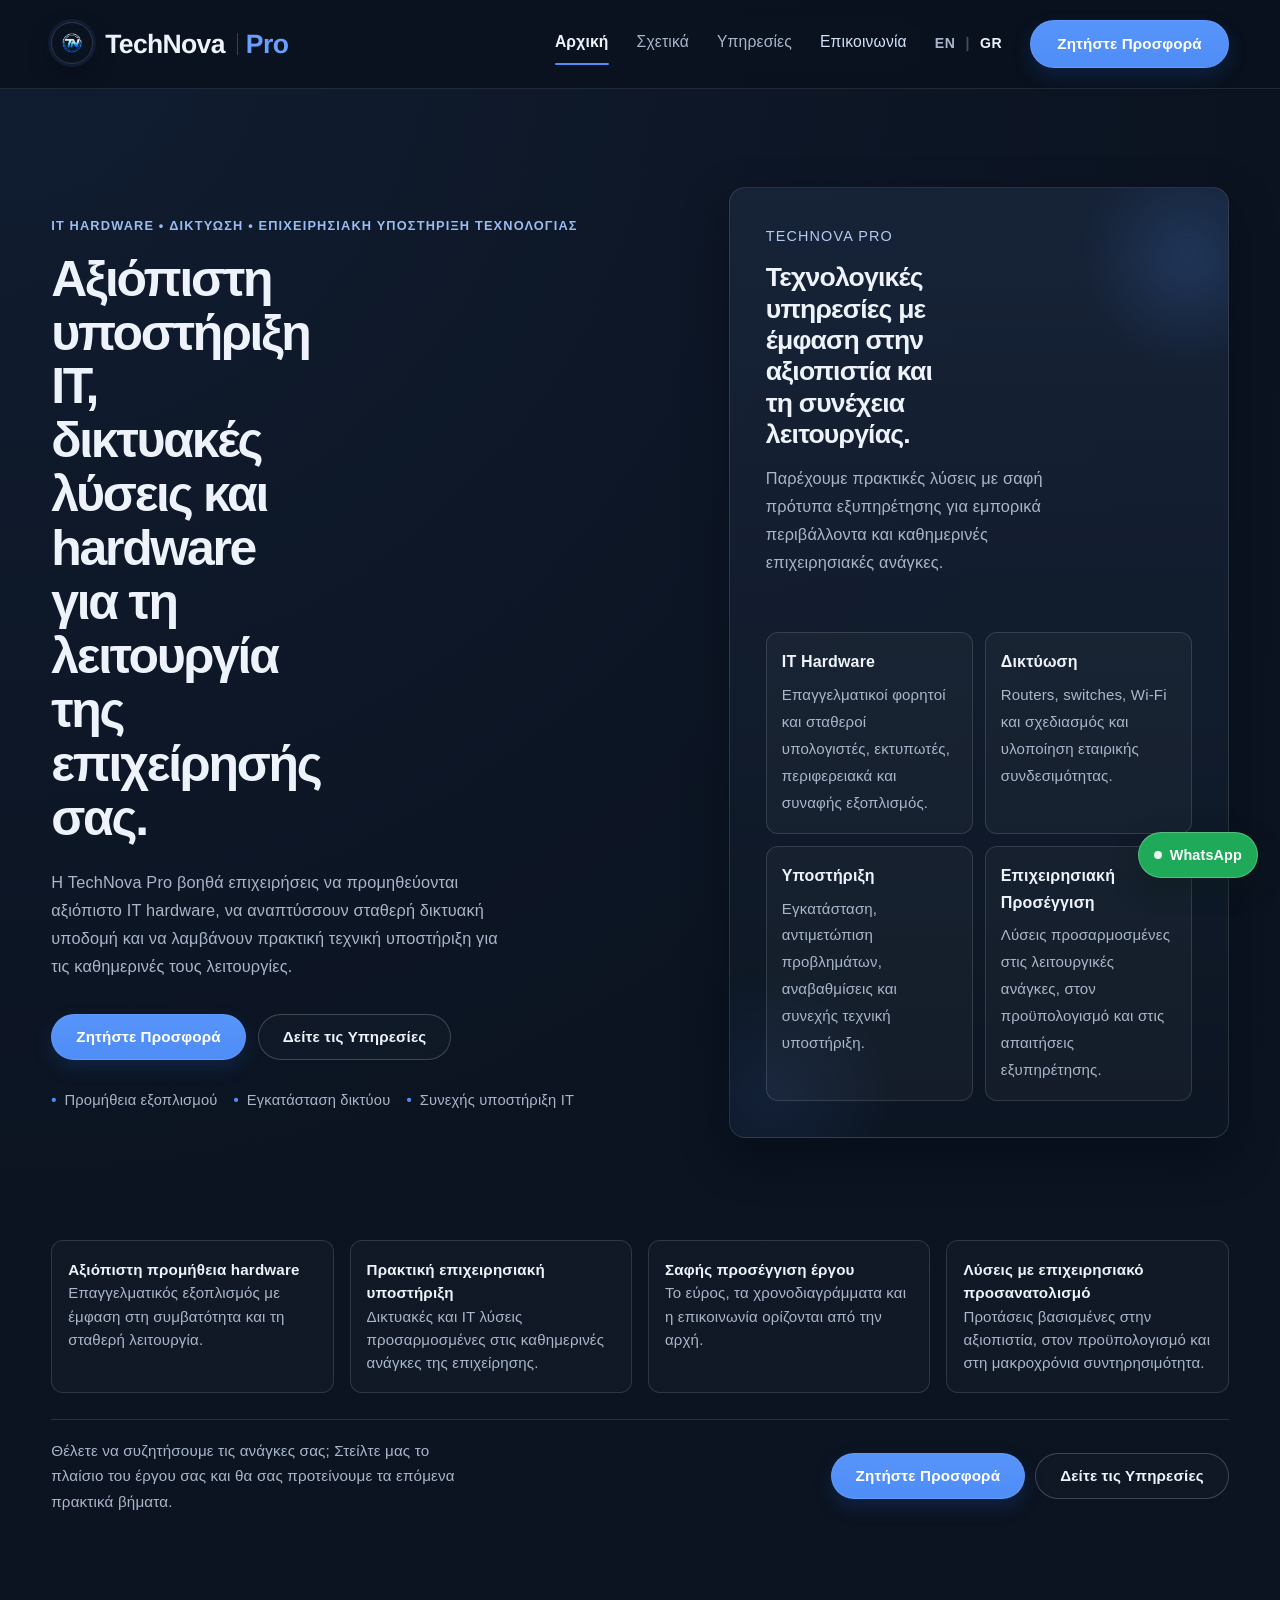
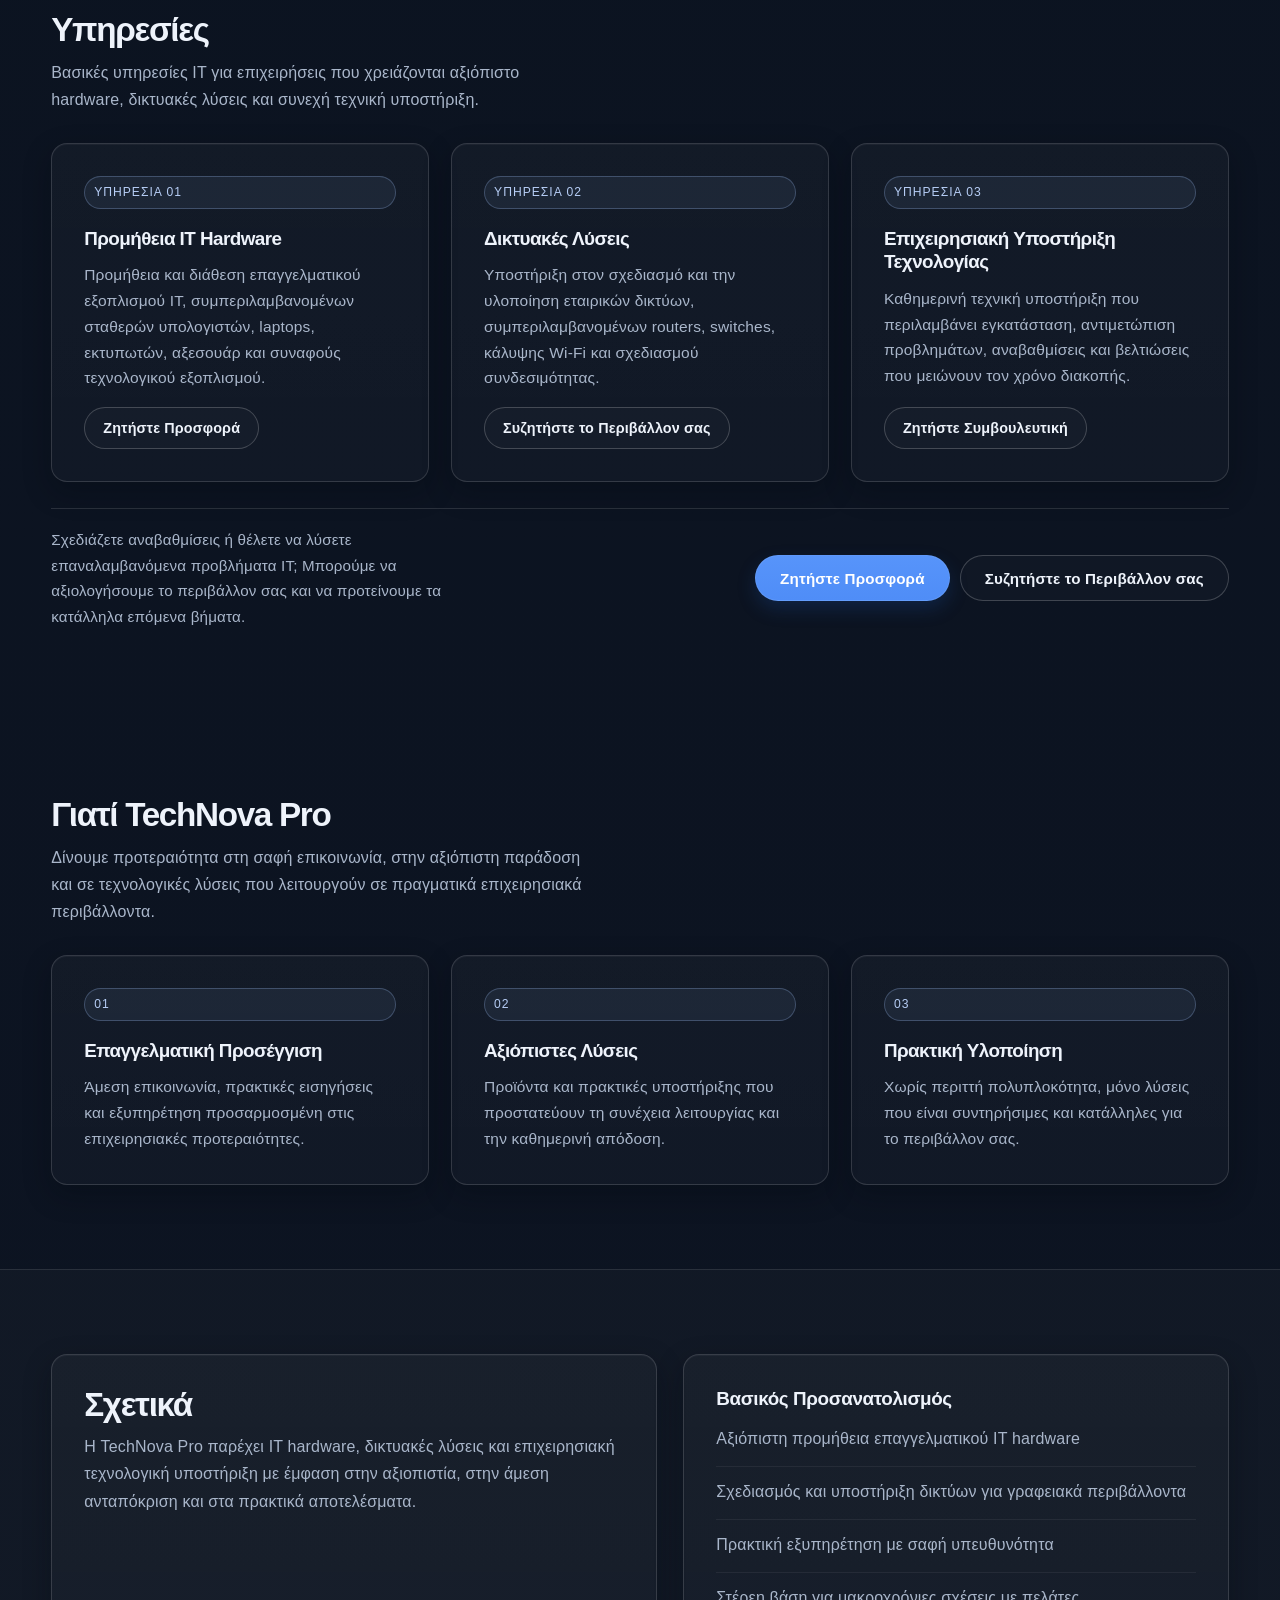
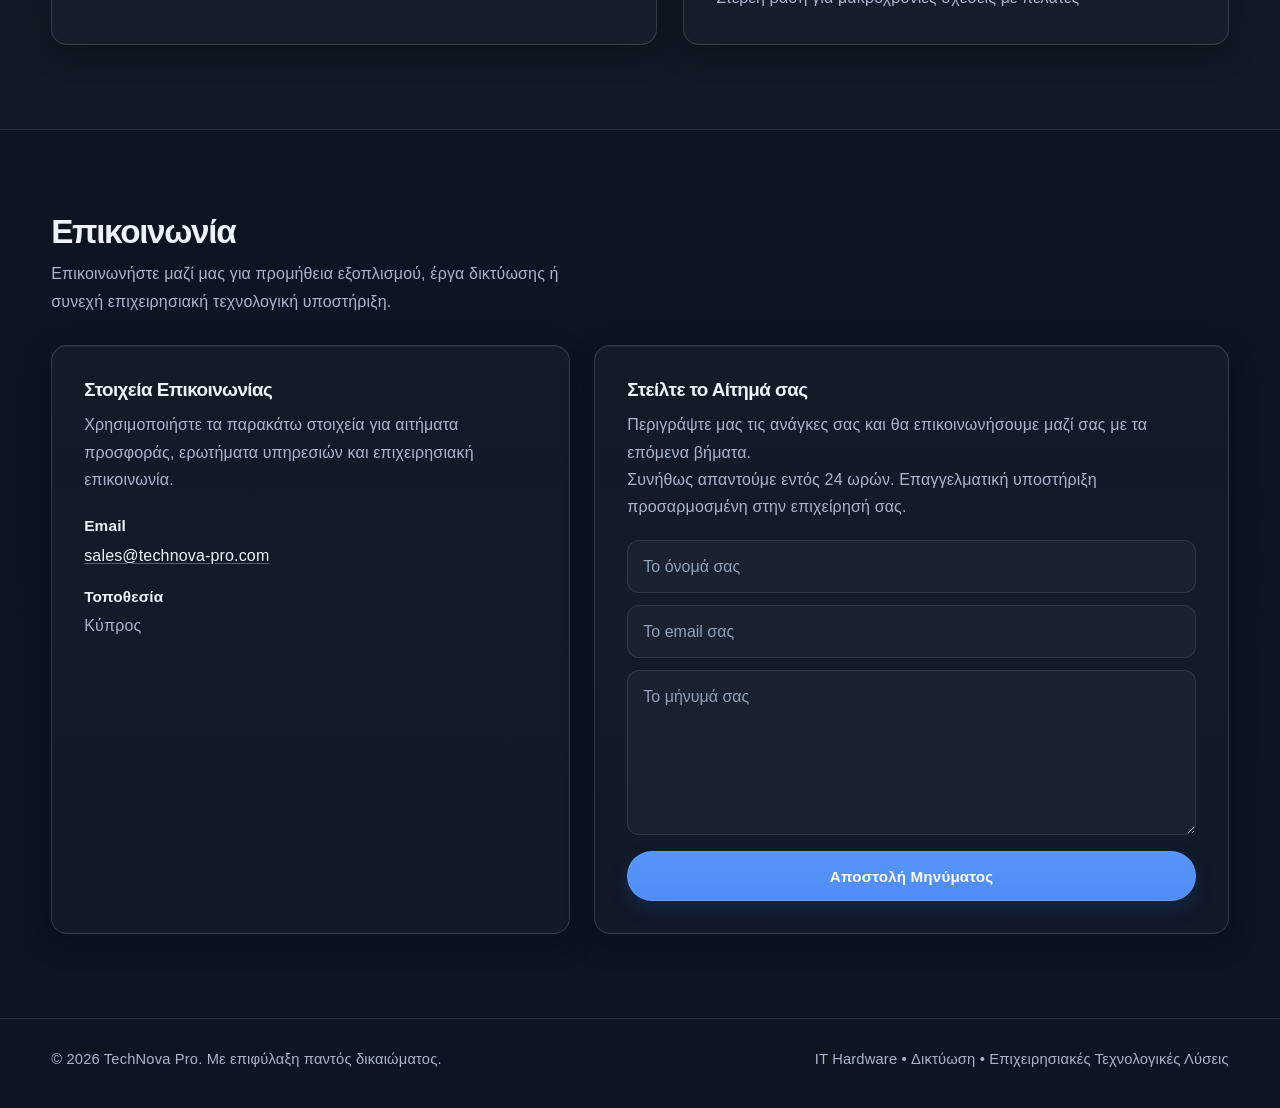
==== gr/index.html @ eac0d535 "Add Greek-language versions of the main site pages" ====
<!doctype html>
<html lang="el">
  <head>
    <meta charset="UTF-8" />
    <meta name="viewport" content="width=device-width, initial-scale=1.0" />
    <title>Υποστήριξη IT, Δικτύωση & Λύσεις Hardware | TechNova Pro</title>
    <meta
      name="description"
      content="Η TechNova Pro προσφέρει επαγγελματική υποστήριξη IT, προμήθεια hardware και αξιόπιστες δικτυακές λύσεις για την καθημερινή λειτουργία επιχειρήσεων."
    />
    <meta name="theme-color" content="#0d1422" />
    <link rel="canonical" href="https://technova-pro.com/gr/" />
    <link rel="alternate" hreflang="el" href="https://technova-pro.com/gr/" />
    <link rel="alternate" hreflang="en" href="https://technova-pro.com/" />
    <link rel="icon" type="image/png" href="/favicon-32x32.png" />
    <link rel="manifest" href="/site.webmanifest" />
    <meta property="og:type" content="website" />
    <meta property="og:title" content="Υποστήριξη IT, Δικτύωση & Λύσεις Hardware | TechNova Pro" />
    <meta
      property="og:description"
      content="Η TechNova Pro προσφέρει επαγγελματική υποστήριξη IT, προμήθεια hardware και αξιόπιστες δικτυακές λύσεις για την καθημερινή λειτουργία επιχειρήσεων."
    />
    <meta property="og:url" content="https://technova-pro.com/gr/" />
    <meta property="og:image" content="https://technova-pro.com/assets/logo-mark.png" />
    <meta property="og:site_name" content="TechNova Pro" />
    <meta name="twitter:card" content="summary" />
    <meta name="twitter:title" content="Υποστήριξη IT, Δικτύωση & Λύσεις Hardware | TechNova Pro" />
    <meta
      name="twitter:description"
      content="Η TechNova Pro προσφέρει επαγγελματική υποστήριξη IT, προμήθεια hardware και αξιόπιστες δικτυακές λύσεις για την καθημερινή λειτουργία επιχειρήσεων."
    />
    <meta name="twitter:image" content="https://technova-pro.com/assets/logo-mark.png" />
    <script type="application/ld+json">
      {
        "@context": "https://schema.org",
        "@type": "Organization",
        "name": "TechNova Pro",
        "url": "https://technova-pro.com/gr/",
        "logo": "https://technova-pro.com/assets/logo-mark.png"
      }
    </script>
    <script async src="https://www.googletagmanager.com/gtag/js?id=G-CLG16D0WDW"></script>
    <script>
      window.dataLayer = window.dataLayer || [];
      function gtag(){dataLayer.push(arguments);}
      gtag('js', new Date());
      gtag('config', 'G-CLG16D0WDW');
    </script>
    <link rel="preload" href="/style.css" as="style" />
    <link rel="stylesheet" href="/style.css" />
  </head>
  <body>
    <header class="site-header">
      <div class="container nav">
        <a href="index.html" class="brand">
          <img src="/assets/logo-mark.png" alt="Λογότυπο TechNova Pro" class="brand-logo" />
          TechNova <span>Pro</span>
        </a>

        <div class="nav-right">
          <nav class="nav-links" aria-label="Κύρια πλοήγηση">
            <a href="index.html" aria-current="page">Αρχική</a>
            <a href="about.html">Σχετικά</a>
            <a href="services.html">Υπηρεσίες</a>
            <a href="contact.html" class="nav-contact-link">Επικοινωνία</a>
          </nav>
          <div class="lang-switcher" aria-label="Εναλλαγή γλώσσας">
            <a href="/">EN</a>
            <span>|</span>
            <a href="index.html" aria-current="true">GR</a>
          </div>
          <a href="#contact" class="btn">Ζητήστε Προσφορά</a>
        </div>
      </div>
    </header>

    <main>
      <section class="hero" id="home">
        <div class="container hero-grid">
          <div>
            <div class="hero-label">
              IT Hardware &bull; Δικτύωση &bull; Επιχειρησιακή Υποστήριξη Τεχνολογίας
            </div>
            <h1>
              Αξιόπιστη υποστήριξη IT, δικτυακές λύσεις και hardware για τη λειτουργία της επιχείρησής σας.
            </h1>
            <p>
              Η TechNova Pro βοηθά επιχειρήσεις να προμηθεύονται αξιόπιστο IT
              hardware, να αναπτύσσουν σταθερή δικτυακή υποδομή και να
              λαμβάνουν πρακτική τεχνική υποστήριξη για τις καθημερινές τους
              λειτουργίες.
            </p>

            <div class="hero-actions">
              <a href="#contact" class="btn">Ζητήστε Προσφορά</a>
              <a href="services.html" class="btn-outline">Δείτε τις Υπηρεσίες</a>
            </div>

            <div class="hero-notes">
              <span>Προμήθεια εξοπλισμού</span>
              <span>Εγκατάσταση δικτύου</span>
              <span>Συνεχής υποστήριξη IT</span>
            </div>
          </div>

          <aside class="hero-panel">
            <div class="panel-top">
              <div class="panel-kicker">TechNova Pro</div>
              <h3>Τεχνολογικές υπηρεσίες με έμφαση στην αξιοπιστία και τη συνέχεια λειτουργίας.</h3>
              <p>
                Παρέχουμε πρακτικές λύσεις με σαφή πρότυπα εξυπηρέτησης για
                εμπορικά περιβάλλοντα και καθημερινές επιχειρησιακές ανάγκες.
              </p>
            </div>

            <div class="panel-bottom">
              <div class="panel-grid">
                <div class="mini-card">
                  <strong>IT Hardware</strong>
                  <span
                    >Επαγγελματικοί φορητοί και σταθεροί υπολογιστές,
                    εκτυπωτές, περιφερειακά και συναφής εξοπλισμός.</span
                  >
                </div>
                <div class="mini-card">
                  <strong>Δικτύωση</strong>
                  <span
                    >Routers, switches, Wi-Fi και σχεδιασμός και υλοποίηση
                    εταιρικής συνδεσιμότητας.</span
                  >
                </div>
                <div class="mini-card">
                  <strong>Υποστήριξη</strong>
                  <span
                    >Εγκατάσταση, αντιμετώπιση προβλημάτων, αναβαθμίσεις και
                    συνεχής τεχνική υποστήριξη.</span
                  >
                </div>
                <div class="mini-card">
                  <strong>Επιχειρησιακή Προσέγγιση</strong>
                  <span
                    >Λύσεις προσαρμοσμένες στις λειτουργικές ανάγκες, στον
                    προϋπολογισμό και στις απαιτήσεις εξυπηρέτησης.</span
                  >
                </div>
              </div>
            </div>
          </aside>
        </div>
      </section>

      <section class="credibility">
        <div class="container">
          <h2 class="visually-hidden">Σημεία Αξιοπιστίας</h2>
          <div class="trust-grid">
            <div class="trust-item">
              <strong>Αξιόπιστη προμήθεια hardware</strong><br />
              Επαγγελματικός εξοπλισμός με έμφαση στη συμβατότητα και τη σταθερή λειτουργία.
            </div>
            <div class="trust-item">
              <strong>Πρακτική επιχειρησιακή υποστήριξη</strong><br />
              Δικτυακές και IT λύσεις προσαρμοσμένες στις καθημερινές ανάγκες της επιχείρησης.
            </div>
            <div class="trust-item">
              <strong>Σαφής προσέγγιση έργου</strong><br />
              Το εύρος, τα χρονοδιαγράμματα και η επικοινωνία ορίζονται από την αρχή.
            </div>
            <div class="trust-item">
              <strong>Λύσεις με επιχειρησιακό προσανατολισμό</strong><br />
              Προτάσεις βασισμένες στην αξιοπιστία, στον προϋπολογισμό και στη μακροχρόνια συντηρησιμότητα.
            </div>
          </div>
          <div class="section-cta">
            <p>
              Θέλετε να συζητήσουμε τις ανάγκες σας; Στείλτε μας το πλαίσιο του
              έργου σας και θα σας προτείνουμε τα επόμενα πρακτικά βήματα.
            </p>
            <div class="section-cta-actions">
              <a href="#contact" class="btn">Ζητήστε Προσφορά</a>
              <a href="services.html" class="btn-outline">Δείτε τις Υπηρεσίες</a>
            </div>
          </div>
        </div>
      </section>

      <section id="services">
        <div class="container">
          <div class="section-head">
            <div>
              <h2>Υπηρεσίες</h2>
              <p>
                Βασικές υπηρεσίες IT για επιχειρήσεις που χρειάζονται αξιόπιστο
                hardware, δικτυακές λύσεις και συνεχή τεχνική υποστήριξη.
              </p>
            </div>
          </div>

          <div class="services-grid">
            <article class="card">
              <div class="card-tag">Υπηρεσία 01</div>
              <h3>Προμήθεια IT Hardware</h3>
              <p>
                Προμήθεια και διάθεση επαγγελματικού εξοπλισμού IT,
                συμπεριλαμβανομένων σταθερών υπολογιστών, laptops,
                εκτυπωτών, αξεσουάρ και συναφούς τεχνολογικού εξοπλισμού.
              </p>
              <div class="card-cta">
                <a href="#contact" class="btn-outline">Ζητήστε Προσφορά</a>
              </div>
            </article>

            <article class="card">
              <div class="card-tag">Υπηρεσία 02</div>
              <h3>Δικτυακές Λύσεις</h3>
              <p>
                Υποστήριξη στον σχεδιασμό και την υλοποίηση εταιρικών δικτύων,
                συμπεριλαμβανομένων routers, switches, κάλυψης Wi-Fi και
                σχεδιασμού συνδεσιμότητας.
              </p>
              <div class="card-cta">
                <a href="contact.html" class="btn-outline">Συζητήστε το Περιβάλλον σας</a>
              </div>
            </article>

            <article class="card">
              <div class="card-tag">Υπηρεσία 03</div>
              <h3>Επιχειρησιακή Υποστήριξη Τεχνολογίας</h3>
              <p>
                Καθημερινή τεχνική υποστήριξη που περιλαμβάνει εγκατάσταση,
                αντιμετώπιση προβλημάτων, αναβαθμίσεις και βελτιώσεις που
                μειώνουν τον χρόνο διακοπής.
              </p>
              <div class="card-cta">
                <a href="contact.html" class="btn-outline">Ζητήστε Συμβουλευτική</a>
              </div>
            </article>
          </div>

          <div class="section-cta">
            <p>
              Σχεδιάζετε αναβαθμίσεις ή θέλετε να λύσετε επαναλαμβανόμενα
              προβλήματα IT; Μπορούμε να αξιολογήσουμε το περιβάλλον σας και
              να προτείνουμε τα κατάλληλα επόμενα βήματα.
            </p>
            <div class="section-cta-actions">
              <a href="#contact" class="btn">Ζητήστε Προσφορά</a>
              <a href="#contact" class="btn-outline">Συζητήστε το Περιβάλλον σας</a>
            </div>
          </div>
        </div>
      </section>

      <section>
        <div class="container">
          <div class="section-head">
            <div>
              <h2>Γιατί TechNova Pro</h2>
              <p>
                Δίνουμε προτεραιότητα στη σαφή επικοινωνία, στην αξιόπιστη
                παράδοση και σε τεχνολογικές λύσεις που λειτουργούν σε πραγματικά
                επιχειρησιακά περιβάλλοντα.
              </p>
            </div>
          </div>

          <div class="why-grid">
            <article class="card">
              <div class="card-tag">01</div>
              <h3>Επαγγελματική Προσέγγιση</h3>
              <p>
                Άμεση επικοινωνία, πρακτικές εισηγήσεις και εξυπηρέτηση
                προσαρμοσμένη στις επιχειρησιακές προτεραιότητες.
              </p>
            </article>

            <article class="card">
              <div class="card-tag">02</div>
              <h3>Αξιόπιστες Λύσεις</h3>
              <p>
                Προϊόντα και πρακτικές υποστήριξης που προστατεύουν τη
                συνέχεια λειτουργίας και την καθημερινή απόδοση.
              </p>
            </article>

            <article class="card">
              <div class="card-tag">03</div>
              <h3>Πρακτική Υλοποίηση</h3>
              <p>
                Χωρίς περιττή πολυπλοκότητα, μόνο λύσεις που είναι
                συντηρήσιμες και κατάλληλες για το περιβάλλον σας.
              </p>
            </article>
          </div>
        </div>
      </section>

      <section class="about" id="about">
        <div class="container about-grid">
          <div class="about-panel">
            <div class="section-head block">
              <h2>Σχετικά</h2>
              <p>
                Η TechNova Pro παρέχει IT hardware, δικτυακές λύσεις και
                επιχειρησιακή τεχνολογική υποστήριξη με έμφαση στην
                αξιοπιστία, στην άμεση ανταπόκριση και στα πρακτικά
                αποτελέσματα.
              </p>
            </div>
          </div>

          <div class="about-panel">
            <h3 class="panel-title">Βασικός Προσανατολισμός</h3>
            <ul class="about-list">
              <li>Αξιόπιστη προμήθεια επαγγελματικού IT hardware</li>
              <li>Σχεδιασμός και υποστήριξη δικτύων για γραφειακά περιβάλλοντα</li>
              <li>Πρακτική εξυπηρέτηση με σαφή υπευθυνότητα</li>
              <li>Στέρεη βάση για μακροχρόνιες σχέσεις με πελάτες</li>
            </ul>
          </div>
        </div>
      </section>

      <section id="contact">
        <div class="container">
          <div class="section-head">
            <div>
              <h2>Επικοινωνία</h2>
              <p>
                Επικοινωνήστε μαζί μας για προμήθεια εξοπλισμού, έργα
                δικτύωσης ή συνεχή επιχειρησιακή τεχνολογική υποστήριξη.
              </p>
            </div>
          </div>

          <div class="contact-grid">
            <div class="contact-card">
              <h3 class="panel-title">Στοιχεία Επικοινωνίας</h3>
              <p class="text-muted">
                Χρησιμοποιήστε τα παρακάτω στοιχεία για αιτήματα προσφοράς,
                ερωτήματα υπηρεσιών και επιχειρησιακή επικοινωνία.
              </p>

              <div class="contact-block">
                <div>
                  <strong>Email</strong>
                  <span>
                    <a href="mailto:sales@technova-pro.com"
                      >sales@technova-pro.com</a
                    >
                  </span>
                </div>
                <div>
                  <strong>Τοποθεσία</strong>
                  <span>Κύπρος</span>
                </div>
              </div>
            </div>

            <div class="form-card">
              <h3 class="panel-title">Στείλτε το Αίτημά σας</h3>
              <p class="text-muted">
                Περιγράψτε μας τις ανάγκες σας και θα επικοινωνήσουμε μαζί σας
                με τα επόμενα βήματα.
              </p>
              <p class="text-muted">
                Συνήθως απαντούμε εντός 24 ωρών. Επαγγελματική υποστήριξη
                προσαρμοσμένη στην επιχείρησή σας.
              </p>

              <form
                id="contact-form"
                name="contact"
                method="POST"
                action="/"
                netlify="true"
                data-netlify="true"
                data-netlify-honeypot="bot-field"
              >
                <input type="hidden" name="form-name" value="contact" />
                <p hidden>
                  <label>
                    Μην συμπληρώσετε αυτό το πεδίο αν είστε άνθρωπος:
                    <input name="bot-field" />
                  </label>
                </p>

                <input
                  type="text"
                  name="name"
                  placeholder="Το όνομά σας"
                  autocomplete="name"
                  aria-label="Το όνομά σας"
                  required
                />

                <input
                  type="email"
                  name="email"
                  placeholder="Το email σας"
                  autocomplete="email"
                  aria-label="Το email σας"
                  required
                />

                <textarea
                  name="message"
                  placeholder="Το μήνυμά σας"
                  aria-label="Το μήνυμά σας"
                  required
                ></textarea>

                <button type="submit" class="btn">Αποστολή Μηνύματος</button>

                <p
                  id="contact-success"
                  class="form-status form-status-success"
                  hidden
                  role="status"
                  aria-live="polite"
                  tabindex="-1"
                >
                  Ευχαριστούμε. Το αίτημά σας στάλθηκε με επιτυχία.
                </p>

                <p
                  id="contact-error"
                  class="form-status form-status-error"
                  hidden
                  role="alert"
                  aria-live="polite"
                  tabindex="-1"
                >
                  Παρουσιάστηκε κάποιο πρόβλημα. Παρακαλούμε δοκιμάστε ξανά.
                </p>
              </form>
            </div>
          </div>
        </div>
      </section>
    </main>

    <footer class="site-footer">
      <div class="container footer-row">
        <p>&copy; 2026 TechNova Pro. Με επιφύλαξη παντός δικαιώματος.</p>
        <p>IT Hardware &bull; Δικτύωση &bull; Επιχειρησιακές Τεχνολογικές Λύσεις</p>
      </div>
    </footer>

    <a
      class="whatsapp-float"
      href="https://wa.me/35799123456?text=%CE%93%CE%B5%CE%B9%CE%B1%20%CF%83%CE%B1%CF%82%2C%20%CE%B8%CE%B1%20%CE%AE%CE%B8%CE%B5%CE%BB%CE%B1%20%CE%BD%CE%B1%20%CF%83%CF%85%CE%B6%CE%B7%CF%84%CE%AE%CF%83%CF%89%20%CE%B3%CE%B9%CE%B1%20%CF%84%CE%B9%CF%82%20%CF%85%CF%80%CE%B7%CF%81%CE%B5%CF%83%CE%AF%CE%B5%CF%82%20%CF%83%CE%B1%CF%82."
      target="_blank"
      rel="noopener noreferrer"
      aria-label="Επικοινωνήστε με την TechNova Pro στο WhatsApp"
    >
      <span class="whatsapp-float__dot" aria-hidden="true"></span>
      <span class="whatsapp-float__label">WhatsApp</span>
    </a>

    <script>
      (function () {
        var form = document.getElementById("contact-form");
        var success = document.getElementById("contact-success");
        var error = document.getElementById("contact-error");
        var submitButton = form ? form.querySelector('button[type="submit"]') : null;
        var defaultButtonText = submitButton ? submitButton.textContent : "";

        if (!form || !success || !error || !submitButton) return;

        function encode(formData) {
          return Array.from(formData.entries())
            .map(function (entry) {
              return (
                encodeURIComponent(entry[0]) +
                "=" +
                encodeURIComponent(entry[1])
              );
            })
            .join("&");
        }

        function setStatus(activeMessage) {
          success.hidden = activeMessage !== success;
          error.hidden = activeMessage !== error;

          if (activeMessage) {
            activeMessage.focus();
          }
        }

        form.addEventListener("input", function () {
          setStatus(null);
        });

        form.addEventListener("submit", function (event) {
          event.preventDefault();
          setStatus(null);
          submitButton.disabled = true;
          submitButton.setAttribute("aria-disabled", "true");
          submitButton.textContent = "Αποστολή...";
          submitButton.setAttribute("aria-busy", "true");

          var formData = new FormData(form);

          fetch("/", {
            method: "POST",
            headers: {
              "Content-Type": "application/x-www-form-urlencoded",
            },
            body: encode(formData),
          })
            .then(function (response) {
              if (!response.ok) throw new Error("Request failed");
              form.reset();
              setStatus(success);
            })
            .catch(function () {
              setStatus(error);
            })
            .finally(function () {
              submitButton.disabled = false;
              submitButton.removeAttribute("aria-disabled");
              submitButton.textContent = defaultButtonText;
              submitButton.removeAttribute("aria-busy");
            });
        });
      })();
    </script>
  </body>
</html>
---- style.css ----
:root {
  --bg: #0d1422;
  --panel: #121c2d;
  --panel-2: #162235;
  --line: rgba(255, 255, 255, 0.1);
  --text: #eef3fb;
  --muted: #a9b6ca;
  --accent: #4f8df7;
  --accent-dark: #3d77dc;
  --max-width: 1180px;
  --radius: 16px;
  --soft-shadow: 0 10px 28px rgba(3, 8, 16, 0.32);
  --panel-shadow: 0 18px 46px rgba(2, 8, 20, 0.42);
  --card-bg: rgba(255, 255, 255, 0.03);
  --card-bg-soft: rgba(255, 255, 255, 0.024);
  --card-border: rgba(255, 255, 255, 0.14);
}

* {
  box-sizing: border-box;
  margin: 0;
  padding: 0;
}

html {
  scroll-behavior: smooth;
}

body {
  font-family: Inter, "Segoe UI", Roboto, Helvetica, Arial, sans-serif;
  background:
    radial-gradient(
      circle at top left,
      rgba(79, 141, 247, 0.08),
      transparent 28%
    ),
    linear-gradient(180deg, #0b1320 0%, #0d1422 100%);
  color: var(--text);
  line-height: 1.68;
  letter-spacing: 0.01em;
}

a {
  color: inherit;
  text-decoration: none;
}

.visually-hidden {
  position: absolute;
  width: 1px;
  height: 1px;
  padding: 0;
  margin: -1px;
  overflow: hidden;
  clip: rect(0, 0, 0, 0);
  white-space: nowrap;
  border: 0;
}

.container {
  width: min(92%, var(--max-width));
  margin: 0 auto;
}

.site-header {
  position: sticky;
  top: 0;
  z-index: 20;
  background: rgba(10, 18, 31, 0.92);
  backdrop-filter: blur(10px);
  border-bottom: 1px solid var(--line);
}

.nav {
  display: flex;
  align-items: center;
  justify-content: space-between;
  padding: 20px 0;
  gap: 24px;
}

.brand {
  display: inline-flex;
  align-items: center;
  gap: 12px;
  font-size: 1.66rem;
  font-weight: 700;
  letter-spacing: -0.025em;
  line-height: 1;
  color: #eef3fb;
  text-rendering: geometricPrecision;
}

.brand-logo {
  width: 42px;
  height: 42px;
  border-radius: 50%;
  object-fit: cover;
  flex-shrink: 0;
  display: block;
  transform: translateY(-1px);
  border: 1px solid rgba(255, 255, 255, 0.16);
  box-shadow:
    0 0 0 3px rgba(79, 141, 247, 0.1),
    0 10px 22px rgba(4, 10, 20, 0.42);
}

.brand span {
  color: #69a0ff;
  font-weight: 700;
  letter-spacing: -0.02em;
}

.brand span::before {
  content: "";
  display: inline-block;
  width: 1px;
  height: 0.82em;
  margin-right: 8px;
  background: rgba(255, 255, 255, 0.2);
  transform: translateY(0.08em);
}

.nav-right {
  display: flex;
  align-items: center;
  gap: 28px;
}

.lang-switcher {
  display: inline-flex;
  align-items: center;
  gap: 10px;
  color: var(--muted);
  font-size: 0.88rem;
  font-weight: 600;
  letter-spacing: 0.04em;
  text-transform: uppercase;
}

.lang-switcher a {
  color: var(--muted);
  transition: color 0.18s ease;
}

.lang-switcher a:hover,
.lang-switcher a[aria-current="true"] {
  color: var(--text);
}

.lang-switcher span {
  color: rgba(255, 255, 255, 0.26);
}

.nav-links {
  display: flex;
  gap: 28px;
  color: var(--muted);
  font-size: 0.98rem;
}

.nav-links a {
  position: relative;
  padding-bottom: 4px;
}

.nav-links a:hover,
.nav-links a[aria-current="page"] {
  color: var(--text);
}

.nav-links .nav-contact-link {
  color: #d3e1f8;
  font-weight: 500;
}

.nav-links .nav-contact-link:hover {
  color: var(--text);
}

.nav-links a[aria-current="page"] {
  font-weight: 600;
}

.nav-links a[aria-current="page"]::after {
  content: "";
  position: absolute;
  left: 0;
  right: 0;
  bottom: -6px;
  height: 2px;
  border-radius: 999px;
  background: var(--accent);
}

.btn,
.btn-outline {
  display: inline-flex;
  align-items: center;
  justify-content: center;
  gap: 8px;
  border-radius: 999px;
  min-height: 46px;
  padding: 0 24px;
  font-size: 0.95rem;
  font-weight: 600;
  line-height: 1;
  letter-spacing: 0.01em;
  transition:
    transform 0.18s ease,
    background-color 0.18s ease,
    border-color 0.18s ease,
    box-shadow 0.18s ease,
    color 0.18s ease;
  border: none;
  cursor: pointer;
  text-wrap: balance;
}

.btn {
  background: linear-gradient(180deg, #5794fa 0%, #4f8df7 100%);
  color: #ffffff;
  border: 1px solid rgba(126, 173, 255, 0.32);
  box-shadow: 0 8px 18px rgba(26, 74, 155, 0.28);
}

.btn:hover {
  background: #4b87ee;
  transform: translateY(-1px);
  box-shadow: 0 10px 22px rgba(24, 68, 142, 0.3);
}

.btn:disabled {
  cursor: wait;
  opacity: 0.88;
  transform: none;
}

.btn-outline {
  border: 1px solid rgba(255, 255, 255, 0.2);
  color: var(--text);
  background: rgba(255, 255, 255, 0.02);
}

.btn-outline:hover {
  background: rgba(255, 255, 255, 0.05);
  border-color: rgba(255, 255, 255, 0.32);
  transform: translateY(-1px);
}

.btn:active,
.btn-outline:active {
  transform: translateY(0);
}

.nav-right > .btn {
  min-height: 48px;
  padding-inline: 26px;
}

.form-card .btn {
  width: 100%;
  min-height: 50px;
  justify-content: center;
}

section {
  padding: 84px 0;
}

.hero {
  padding: 98px 0 76px;
}

.hero-grid,
.about-grid,
.contact-grid,
.page-grid {
  display: grid;
  gap: 24px;
}

.hero-grid {
  grid-template-columns: minmax(0, 1fr) minmax(380px, 0.92fr);
  gap: 58px;
  align-items: center;
}

.hero-grid > div:first-child {
  max-width: 620px;
}

.hero-label {
  display: inline-block;
  margin-bottom: 16px;
  color: #9bbcf1;
  font-size: 0.8rem;
  font-weight: 700;
  letter-spacing: 0.09em;
  text-transform: uppercase;
}

.hero h1,
.page-hero h1 {
  font-size: clamp(2.5rem, 3.9vw, 4.05rem);
  line-height: 1.08;
  letter-spacing: -0.045em;
  margin-bottom: 22px;
  text-wrap: balance;
}

.hero h1 {
  max-width: 8.6ch;
}

.hero p,
.page-hero p {
  color: var(--muted);
  font-size: 1.02rem;
  max-width: 50ch;
  line-height: 1.72;
  margin-bottom: 34px;
}

.hero-actions {
  display: flex;
  flex-wrap: wrap;
  gap: 12px;
  margin-bottom: 28px;
  align-items: center;
}

.hero-actions .btn,
.hero-actions .btn-outline {
  min-width: 168px;
}

.hero-notes {
  display: flex;
  flex-wrap: wrap;
  gap: 16px;
  color: var(--muted);
  font-size: 0.92rem;
}

.hero-notes span::before {
  content: "\2022";
  color: var(--accent);
  margin-right: 8px;
  font-weight: 700;
}

.hero-panel,
.card,
.about-panel,
.contact-card,
.form-card {
  border: 1px solid var(--card-border);
  border-radius: var(--radius);
  box-shadow: var(--soft-shadow);
}

.hero-panel {
  background: linear-gradient(
    180deg,
    rgba(24, 37, 58, 0.88),
    rgba(13, 22, 35, 0.96)
  );
  border-color: rgba(255, 255, 255, 0.12);
  padding: 36px;
  min-height: 466px;
  display: flex;
  flex-direction: column;
  justify-content: space-between;
  position: relative;
  overflow: hidden;
  box-shadow: var(--panel-shadow);
  max-width: 500px;
  margin-left: auto;
}

.hero-panel::before,
.hero-panel::after {
  content: "";
  position: absolute;
  border-radius: 999px;
  filter: blur(8px);
  opacity: 0.55;
}

.hero-panel::before {
  width: 220px;
  height: 220px;
  right: -70px;
  top: -40px;
  background: radial-gradient(
    circle,
    rgba(79, 141, 247, 0.34),
    transparent 70%
  );
}

.hero-panel::after {
  width: 260px;
  height: 260px;
  left: -90px;
  bottom: -90px;
  background: radial-gradient(
    circle,
    rgba(79, 141, 247, 0.18),
    transparent 70%
  );
}

.panel-top,
.panel-bottom {
  position: relative;
  z-index: 1;
}

.panel-kicker {
  color: #b4caf1;
  font-size: 0.9rem;
  text-transform: uppercase;
  letter-spacing: 0.08em;
  margin-bottom: 14px;
}

.panel-top h3 {
  font-size: 1.66rem;
  line-height: 1.18;
  letter-spacing: -0.03em;
  margin-bottom: 14px;
  max-width: 13ch;
}

.panel-top p {
  color: var(--muted);
  max-width: 34ch;
}

.panel-grid {
  display: grid;
  grid-template-columns: 1fr 1fr;
  gap: 12px;
  margin-top: 22px;
}

.mini-card {
  background: rgba(255, 255, 255, 0.03);
  border: 1px solid rgba(255, 255, 255, 0.13);
  border-radius: 12px;
  padding: 16px 15px;
}

.mini-card strong {
  display: block;
  font-size: 1rem;
  margin-bottom: 6px;
}

.mini-card span {
  color: var(--muted);
  font-size: 0.94rem;
}

.section-head {
  display: flex;
  justify-content: space-between;
  align-items: end;
  gap: 20px;
  margin-bottom: 30px;
}

.section-head.block {
  margin-bottom: 0;
  display: block;
}

.section-head h2 {
  font-size: clamp(1.85rem, 2.6vw, 2.45rem);
  line-height: 1.1;
  letter-spacing: -0.04em;
  margin-bottom: 10px;
  text-wrap: balance;
}

.section-head p,
.text-muted {
  color: var(--muted);
  max-width: 60ch;
  line-height: 1.7;
}

.credibility {
  padding: 26px 0 14px;
}

.trust-grid {
  display: grid;
  grid-template-columns: repeat(4, 1fr);
  gap: 16px;
}

.trust-item {
  background: rgba(255, 255, 255, 0.022);
  border: 1px solid rgba(255, 255, 255, 0.13);
  border-radius: 12px;
  padding: 17px 16px;
  color: var(--muted);
  font-size: 0.94rem;
  line-height: 1.55;
}

.trust-item strong {
  color: var(--text);
  font-size: 0.95rem;
}

.services-grid,
.why-grid {
  display: grid;
  grid-template-columns: repeat(3, 1fr);
  gap: 22px;
}

.card,
.about-panel,
.contact-card,
.form-card {
  background: linear-gradient(
    180deg,
    var(--card-bg),
    var(--card-bg-soft)
  );
  padding: 32px;
  box-shadow:
    var(--soft-shadow),
    inset 0 1px 0 rgba(255, 255, 255, 0.04);
}

.card {
  display: flex;
  flex-direction: column;
  gap: 2px;
}

.card-tag {
  display: inline-block;
  font-size: 0.76rem;
  color: #b6cdf5;
  margin-bottom: 16px;
  letter-spacing: 0.08em;
  text-transform: uppercase;
  padding: 5px 9px;
  border: 1px solid rgba(155, 188, 241, 0.28);
  border-radius: 999px;
  background: rgba(155, 188, 241, 0.08);
}

.card h3,
.contact-card h3,
.form-card h3 {
  font-size: 1.18rem;
  line-height: 1.25;
  margin-bottom: 10px;
  letter-spacing: -0.03em;
}

.panel-title {
  font-size: 1.18rem;
  line-height: 1.25;
  margin-bottom: 8px;
  letter-spacing: -0.02em;
}

.card p {
  color: var(--muted);
  font-size: 0.97rem;
  line-height: 1.66;
  max-width: 56ch;
}

.card p + p {
  margin-top: 10px;
}

.card-cta {
  margin-top: auto;
  padding-top: 14px;
}

.card-cta .btn,
.card-cta .btn-outline {
  min-height: 42px;
  padding-inline: 18px;
  font-size: 0.9rem;
}

.section-cta {
  margin-top: 26px;
  padding-top: 18px;
  border-top: 1px solid rgba(255, 255, 255, 0.12);
  display: flex;
  flex-wrap: wrap;
  align-items: center;
  justify-content: space-between;
  gap: 12px 16px;
}

.section-cta p {
  color: var(--muted);
  font-size: 0.95rem;
  max-width: 48ch;
}

.section-cta-actions {
  display: flex;
  flex-wrap: wrap;
  gap: 10px;
}

.section-cta-actions .btn,
.section-cta-actions .btn-outline {
  min-width: 156px;
}

.about {
  border-top: 1px solid var(--line);
  border-bottom: 1px solid var(--line);
  background: rgba(255, 255, 255, 0.018);
}

.about-grid {
  grid-template-columns: 1fr 0.9fr;
  align-items: stretch;
  gap: 26px;
}

.about-list {
  list-style: none;
  display: grid;
  gap: 12px;
  color: var(--muted);
  margin-top: 16px;
}

.about-list li {
  padding-bottom: 13px;
  border-bottom: 1px solid rgba(255, 255, 255, 0.06);
}

.about-list li:last-child {
  border-bottom: none;
  padding-bottom: 0;
}

.page-hero {
  padding: 82px 0 28px;
}

.page-shell {
  padding-top: 20px;
}

.faq-compact {
  padding: 18px 0 6px;
}

.faq-grid {
  display: grid;
  grid-template-columns: repeat(2, minmax(0, 1fr));
  gap: 14px;
}

.faq-item {
  background: linear-gradient(
    180deg,
    rgba(255, 255, 255, 0.03),
    rgba(255, 255, 255, 0.022)
  );
  border: 1px solid rgba(255, 255, 255, 0.14);
  border-radius: 12px;
  padding: 18px 18px 16px;
}

.faq-item h3 {
  font-size: 1rem;
  line-height: 1.35;
  letter-spacing: -0.02em;
  margin-bottom: 7px;
}

.faq-item p {
  color: var(--muted);
  font-size: 0.93rem;
  line-height: 1.6;
  max-width: 48ch;
}

.page-grid {
  grid-template-columns: repeat(2, minmax(0, 1fr));
}

.contact-grid {
  grid-template-columns: 0.9fr 1.1fr;
}

.contact-block {
  margin-top: 20px;
  display: grid;
  gap: 14px;
}

.contact-block div strong {
  display: block;
  margin-bottom: 4px;
  font-size: 0.96rem;
}

.contact-block div span {
  color: var(--muted);
}

.contact-block a {
  color: var(--text);
  text-decoration: underline;
  text-decoration-color: rgba(255, 255, 255, 0.3);
  text-underline-offset: 2px;
}

.contact-block a:hover {
  text-decoration-color: rgba(255, 255, 255, 0.6);
}

.services-grid .card,
.why-grid .card,
.about-grid .about-panel,
.contact-grid .contact-card,
.contact-grid .form-card {
  height: 100%;
}

form {
  display: grid;
  gap: 14px;
  margin-top: 20px;
}

#contact-form {
  gap: 12px;
}

input,
select,
textarea {
  width: 100%;
  font: inherit;
  color: var(--text);
  background: rgba(255, 255, 255, 0.035);
  border: 1px solid var(--line);
  border-radius: 12px;
  padding: 14px 15px;
  line-height: 1.45;
  transition: border-color 0.2s ease, box-shadow 0.2s ease, background 0.2s ease;
}

textarea {
  min-height: 165px;
  resize: vertical;
}

input::placeholder,
textarea::placeholder {
  color: #8fa1bb;
}

select {
  appearance: none;
  background-image:
    linear-gradient(45deg, transparent 50%, #8fa1bb 50%),
    linear-gradient(135deg, #8fa1bb 50%, transparent 50%);
  background-position:
    calc(100% - 18px) calc(50% - 3px),
    calc(100% - 13px) calc(50% - 3px);
  background-size: 5px 5px, 5px 5px;
  background-repeat: no-repeat;
  padding-right: 36px;
}

.form-row {
  display: grid;
  grid-template-columns: repeat(2, minmax(0, 1fr));
  gap: 12px;
}

.form-field {
  display: grid;
  gap: 7px;
}

.form-field label {
  font-size: 0.86rem;
  font-weight: 600;
  color: #c6d4e9;
  letter-spacing: 0.01em;
}

#contact-form .btn {
  margin-top: 4px;
}

#contact-form .form-status {
  margin-top: 6px;
  padding: 12px 13px;
  border-radius: 10px;
  border: 1px solid transparent;
  font-size: 0.9rem;
  line-height: 1.55;
  letter-spacing: 0.005em;
}

#contact-form .form-status[hidden] {
  display: none;
}

#contact-form .form-status-success {
  color: #d4f2dc;
  background: rgba(48, 114, 73, 0.26);
  border-color: rgba(132, 209, 156, 0.34);
}

#contact-form .form-status-error {
  color: #ffd7d7;
  background: rgba(136, 59, 59, 0.24);
  border-color: rgba(227, 134, 134, 0.38);
}

.site-footer {
  padding: 28px 0 36px;
  border-top: 1px solid var(--line);
  color: var(--muted);
  font-size: 0.92rem;
}

.footer-row {
  display: flex;
  justify-content: space-between;
  gap: 20px;
  flex-wrap: wrap;
}

a:focus-visible,
input:focus-visible,
textarea:focus-visible,
button:focus-visible {
  outline: none;
  border-color: rgba(79, 141, 247, 0.72);
  box-shadow: 0 0 0 3px rgba(79, 141, 247, 0.2);
}

.whatsapp-float {
  position: fixed;
  right: 22px;
  bottom: 22px;
  z-index: 35;
  display: inline-flex;
  align-items: center;
  gap: 8px;
  min-height: 46px;
  padding: 0 15px;
  border-radius: 999px;
  background: #1faa59;
  color: #ffffff;
  font-size: 0.9rem;
  font-weight: 600;
  letter-spacing: 0.01em;
  border: 1px solid rgba(255, 255, 255, 0.24);
  box-shadow: 0 10px 26px rgba(8, 25, 18, 0.38);
}

.whatsapp-float:hover {
  background: #1c9f53;
  transform: translateY(-1px);
}

.whatsapp-float__dot {
  width: 8px;
  height: 8px;
  border-radius: 50%;
  background: rgba(255, 255, 255, 0.9);
}

@media (max-width: 980px) {
  .hero-grid,
  .services-grid,
  .why-grid,
  .faq-grid,
  .about-grid,
  .contact-grid,
  .page-grid {
    grid-template-columns: 1fr;
  }

  .trust-grid {
    grid-template-columns: repeat(2, 1fr);
  }

  .hero-panel {
    min-height: auto;
    max-width: none;
  }
}

@media (max-width: 760px) {
  section {
    padding: 52px 0;
  }

  .hero {
    padding: 54px 0 40px;
  }

  .page-hero {
    padding: 50px 0 18px;
  }

  .page-shell {
    padding-top: 14px;
  }

  .nav {
    flex-direction: column;
    align-items: flex-start;
    padding: 14px 0;
    gap: 14px;
  }

  .nav-right {
    width: 100%;
    flex-direction: column-reverse;
    align-items: stretch;
    gap: 12px;
  }

  .lang-switcher {
    justify-content: flex-start;
  }

  .nav-links {
    width: 100%;
    flex-wrap: wrap;
    gap: 10px 14px;
    font-size: 0.95rem;
  }

  .nav-right > .btn {
    width: 100%;
    min-height: 46px;
  }

  .nav-links a[aria-current="page"]::after {
    bottom: -4px;
  }

  .hero h1 {
    font-size: clamp(1.98rem, 8.4vw, 2.65rem);
    line-height: 1.1;
    max-width: 100%;
  }

  .hero p,
  .page-hero p {
    font-size: 0.98rem;
    line-height: 1.68;
    margin-bottom: 20px;
  }

  .hero-actions {
    margin-bottom: 20px;
  }

  .hero-actions .btn,
  .hero-actions .btn-outline {
    width: 100%;
  }

  .hero-notes {
    gap: 10px 14px;
    font-size: 0.9rem;
  }

  .hero-panel {
    border-radius: 18px;
    padding: 20px;
  }

  .panel-top h3 {
    font-size: 1.45rem;
    max-width: none;
  }

  .panel-grid {
    margin-top: 18px;
  }

  .panel-grid {
    grid-template-columns: 1fr;
  }

  .section-head {
    margin-bottom: 18px;
    align-items: flex-start;
  }

  .section-head h2 {
    margin-bottom: 8px;
  }

  .card,
  .about-panel,
  .contact-card,
  .form-card {
    padding: 20px;
  }

  .card-cta .btn,
  .card-cta .btn-outline {
    width: 100%;
  }

  .section-cta {
    align-items: flex-start;
  }

  .section-cta-actions {
    width: 100%;
  }

  .section-cta-actions .btn,
  .section-cta-actions .btn-outline {
    width: 100%;
  }

  .trust-grid {
    grid-template-columns: 1fr;
  }

  .trust-item {
    padding: 12px 14px;
    font-size: 0.92rem;
  }

  form {
    gap: 12px;
  }

  input,
  select,
  textarea {
    padding: 12px 13px;
  }

  textarea {
    min-height: 130px;
  }

  .form-row {
    grid-template-columns: 1fr;
    gap: 10px;
  }

  .site-footer {
    padding: 18px 0 24px;
  }

  .footer-row {
    flex-direction: column;
    gap: 6px;
  }

  .brand-logo {
    width: 36px;
    height: 36px;
  }

  .whatsapp-float {
    right: 14px;
    bottom: 14px;
    min-height: 42px;
    padding: 0 13px;
    font-size: 0.85rem;
  }

  .whatsapp-float__label {
    display: none;
  }
}
---- style.css ----
:root {
  --bg: #0d1422;
  --panel: #121c2d;
  --panel-2: #162235;
  --line: rgba(255, 255, 255, 0.1);
  --text: #eef3fb;
  --muted: #a9b6ca;
  --accent: #4f8df7;
  --accent-dark: #3d77dc;
  --max-width: 1180px;
  --radius: 16px;
  --soft-shadow: 0 10px 28px rgba(3, 8, 16, 0.32);
  --panel-shadow: 0 18px 46px rgba(2, 8, 20, 0.42);
  --card-bg: rgba(255, 255, 255, 0.03);
  --card-bg-soft: rgba(255, 255, 255, 0.024);
  --card-border: rgba(255, 255, 255, 0.14);
}

* {
  box-sizing: border-box;
  margin: 0;
  padding: 0;
}

html {
  scroll-behavior: smooth;
}

body {
  font-family: Inter, "Segoe UI", Roboto, Helvetica, Arial, sans-serif;
  background:
    radial-gradient(
      circle at top left,
      rgba(79, 141, 247, 0.08),
      transparent 28%
    ),
    linear-gradient(180deg, #0b1320 0%, #0d1422 100%);
  color: var(--text);
  line-height: 1.68;
  letter-spacing: 0.01em;
}

a {
  color: inherit;
  text-decoration: none;
}

.visually-hidden {
  position: absolute;
  width: 1px;
  height: 1px;
  padding: 0;
  margin: -1px;
  overflow: hidden;
  clip: rect(0, 0, 0, 0);
  white-space: nowrap;
  border: 0;
}

.container {
  width: min(92%, var(--max-width));
  margin: 0 auto;
}

.site-header {
  position: sticky;
  top: 0;
  z-index: 20;
  background: rgba(10, 18, 31, 0.92);
  backdrop-filter: blur(10px);
  border-bottom: 1px solid var(--line);
}

.nav {
  display: flex;
  align-items: center;
  justify-content: space-between;
  padding: 20px 0;
  gap: 24px;
}

.brand {
  display: inline-flex;
  align-items: center;
  gap: 12px;
  font-size: 1.66rem;
  font-weight: 700;
  letter-spacing: -0.025em;
  line-height: 1;
  color: #eef3fb;
  text-rendering: geometricPrecision;
}

.brand-logo {
  width: 42px;
  height: 42px;
  border-radius: 50%;
  object-fit: cover;
  flex-shrink: 0;
  display: block;
  transform: translateY(-1px);
  border: 1px solid rgba(255, 255, 255, 0.16);
  box-shadow:
    0 0 0 3px rgba(79, 141, 247, 0.1),
    0 10px 22px rgba(4, 10, 20, 0.42);
}

.brand span {
  color: #69a0ff;
  font-weight: 700;
  letter-spacing: -0.02em;
}

.brand span::before {
  content: "";
  display: inline-block;
  width: 1px;
  height: 0.82em;
  margin-right: 8px;
  background: rgba(255, 255, 255, 0.2);
  transform: translateY(0.08em);
}

.nav-right {
  display: flex;
  align-items: center;
  gap: 28px;
}

.lang-switcher {
  display: inline-flex;
  align-items: center;
  gap: 10px;
  color: var(--muted);
  font-size: 0.88rem;
  font-weight: 600;
  letter-spacing: 0.04em;
  text-transform: uppercase;
}

.lang-switcher a {
  color: var(--muted);
  transition: color 0.18s ease;
}

.lang-switcher a:hover,
.lang-switcher a[aria-current="true"] {
  color: var(--text);
}

.lang-switcher span {
  color: rgba(255, 255, 255, 0.26);
}

.nav-links {
  display: flex;
  gap: 28px;
  color: var(--muted);
  font-size: 0.98rem;
}

.nav-links a {
  position: relative;
  padding-bottom: 4px;
}

.nav-links a:hover,
.nav-links a[aria-current="page"] {
  color: var(--text);
}

.nav-links .nav-contact-link {
  color: #d3e1f8;
  font-weight: 500;
}

.nav-links .nav-contact-link:hover {
  color: var(--text);
}

.nav-links a[aria-current="page"] {
  font-weight: 600;
}

.nav-links a[aria-current="page"]::after {
  content: "";
  position: absolute;
  left: 0;
  right: 0;
  bottom: -6px;
  height: 2px;
  border-radius: 999px;
  background: var(--accent);
}

.btn,
.btn-outline {
  display: inline-flex;
  align-items: center;
  justify-content: center;
  gap: 8px;
  border-radius: 999px;
  min-height: 46px;
  padding: 0 24px;
  font-size: 0.95rem;
  font-weight: 600;
  line-height: 1;
  letter-spacing: 0.01em;
  transition:
    transform 0.18s ease,
    background-color 0.18s ease,
    border-color 0.18s ease,
    box-shadow 0.18s ease,
    color 0.18s ease;
  border: none;
  cursor: pointer;
  text-wrap: balance;
}

.btn {
  background: linear-gradient(180deg, #5794fa 0%, #4f8df7 100%);
  color: #ffffff;
  border: 1px solid rgba(126, 173, 255, 0.32);
  box-shadow: 0 8px 18px rgba(26, 74, 155, 0.28);
}

.btn:hover {
  background: #4b87ee;
  transform: translateY(-1px);
  box-shadow: 0 10px 22px rgba(24, 68, 142, 0.3);
}

.btn:disabled {
  cursor: wait;
  opacity: 0.88;
  transform: none;
}

.btn-outline {
  border: 1px solid rgba(255, 255, 255, 0.2);
  color: var(--text);
  background: rgba(255, 255, 255, 0.02);
}

.btn-outline:hover {
  background: rgba(255, 255, 255, 0.05);
  border-color: rgba(255, 255, 255, 0.32);
  transform: translateY(-1px);
}

.btn:active,
.btn-outline:active {
  transform: translateY(0);
}

.nav-right > .btn {
  min-height: 48px;
  padding-inline: 26px;
}

.form-card .btn {
  width: 100%;
  min-height: 50px;
  justify-content: center;
}

section {
  padding: 84px 0;
}

.hero {
  padding: 98px 0 76px;
}

.hero-grid,
.about-grid,
.contact-grid,
.page-grid {
  display: grid;
  gap: 24px;
}

.hero-grid {
  grid-template-columns: minmax(0, 1fr) minmax(380px, 0.92fr);
  gap: 58px;
  align-items: center;
}

.hero-grid > div:first-child {
  max-width: 620px;
}

.hero-label {
  display: inline-block;
  margin-bottom: 16px;
  color: #9bbcf1;
  font-size: 0.8rem;
  font-weight: 700;
  letter-spacing: 0.09em;
  text-transform: uppercase;
}

.hero h1,
.page-hero h1 {
  font-size: clamp(2.5rem, 3.9vw, 4.05rem);
  line-height: 1.08;
  letter-spacing: -0.045em;
  margin-bottom: 22px;
  text-wrap: balance;
}

.hero h1 {
  max-width: 8.6ch;
}

.hero p,
.page-hero p {
  color: var(--muted);
  font-size: 1.02rem;
  max-width: 50ch;
  line-height: 1.72;
  margin-bottom: 34px;
}

.hero-actions {
  display: flex;
  flex-wrap: wrap;
  gap: 12px;
  margin-bottom: 28px;
  align-items: center;
}

.hero-actions .btn,
.hero-actions .btn-outline {
  min-width: 168px;
}

.hero-notes {
  display: flex;
  flex-wrap: wrap;
  gap: 16px;
  color: var(--muted);
  font-size: 0.92rem;
}

.hero-notes span::before {
  content: "\2022";
  color: var(--accent);
  margin-right: 8px;
  font-weight: 700;
}

.hero-panel,
.card,
.about-panel,
.contact-card,
.form-card {
  border: 1px solid var(--card-border);
  border-radius: var(--radius);
  box-shadow: var(--soft-shadow);
}

.hero-panel {
  background: linear-gradient(
    180deg,
    rgba(24, 37, 58, 0.88),
    rgba(13, 22, 35, 0.96)
  );
  border-color: rgba(255, 255, 255, 0.12);
  padding: 36px;
  min-height: 466px;
  display: flex;
  flex-direction: column;
  justify-content: space-between;
  position: relative;
  overflow: hidden;
  box-shadow: var(--panel-shadow);
  max-width: 500px;
  margin-left: auto;
}

.hero-panel::before,
.hero-panel::after {
  content: "";
  position: absolute;
  border-radius: 999px;
  filter: blur(8px);
  opacity: 0.55;
}

.hero-panel::before {
  width: 220px;
  height: 220px;
  right: -70px;
  top: -40px;
  background: radial-gradient(
    circle,
    rgba(79, 141, 247, 0.34),
    transparent 70%
  );
}

.hero-panel::after {
  width: 260px;
  height: 260px;
  left: -90px;
  bottom: -90px;
  background: radial-gradient(
    circle,
    rgba(79, 141, 247, 0.18),
    transparent 70%
  );
}

.panel-top,
.panel-bottom {
  position: relative;
  z-index: 1;
}

.panel-kicker {
  color: #b4caf1;
  font-size: 0.9rem;
  text-transform: uppercase;
  letter-spacing: 0.08em;
  margin-bottom: 14px;
}

.panel-top h3 {
  font-size: 1.66rem;
  line-height: 1.18;
  letter-spacing: -0.03em;
  margin-bottom: 14px;
  max-width: 13ch;
}

.panel-top p {
  color: var(--muted);
  max-width: 34ch;
}

.panel-grid {
  display: grid;
  grid-template-columns: 1fr 1fr;
  gap: 12px;
  margin-top: 22px;
}

.mini-card {
  background: rgba(255, 255, 255, 0.03);
  border: 1px solid rgba(255, 255, 255, 0.13);
  border-radius: 12px;
  padding: 16px 15px;
}

.mini-card strong {
  display: block;
  font-size: 1rem;
  margin-bottom: 6px;
}

.mini-card span {
  color: var(--muted);
  font-size: 0.94rem;
}

.section-head {
  display: flex;
  justify-content: space-between;
  align-items: end;
  gap: 20px;
  margin-bottom: 30px;
}

.section-head.block {
  margin-bottom: 0;
  display: block;
}

.section-head h2 {
  font-size: clamp(1.85rem, 2.6vw, 2.45rem);
  line-height: 1.1;
  letter-spacing: -0.04em;
  margin-bottom: 10px;
  text-wrap: balance;
}

.section-head p,
.text-muted {
  color: var(--muted);
  max-width: 60ch;
  line-height: 1.7;
}

.credibility {
  padding: 26px 0 14px;
}

.trust-grid {
  display: grid;
  grid-template-columns: repeat(4, 1fr);
  gap: 16px;
}

.trust-item {
  background: rgba(255, 255, 255, 0.022);
  border: 1px solid rgba(255, 255, 255, 0.13);
  border-radius: 12px;
  padding: 17px 16px;
  color: var(--muted);
  font-size: 0.94rem;
  line-height: 1.55;
}

.trust-item strong {
  color: var(--text);
  font-size: 0.95rem;
}

.services-grid,
.why-grid {
  display: grid;
  grid-template-columns: repeat(3, 1fr);
  gap: 22px;
}

.card,
.about-panel,
.contact-card,
.form-card {
  background: linear-gradient(
    180deg,
    var(--card-bg),
    var(--card-bg-soft)
  );
  padding: 32px;
  box-shadow:
    var(--soft-shadow),
    inset 0 1px 0 rgba(255, 255, 255, 0.04);
}

.card {
  display: flex;
  flex-direction: column;
  gap: 2px;
}

.card-tag {
  display: inline-block;
  font-size: 0.76rem;
  color: #b6cdf5;
  margin-bottom: 16px;
  letter-spacing: 0.08em;
  text-transform: uppercase;
  padding: 5px 9px;
  border: 1px solid rgba(155, 188, 241, 0.28);
  border-radius: 999px;
  background: rgba(155, 188, 241, 0.08);
}

.card h3,
.contact-card h3,
.form-card h3 {
  font-size: 1.18rem;
  line-height: 1.25;
  margin-bottom: 10px;
  letter-spacing: -0.03em;
}

.panel-title {
  font-size: 1.18rem;
  line-height: 1.25;
  margin-bottom: 8px;
  letter-spacing: -0.02em;
}

.card p {
  color: var(--muted);
  font-size: 0.97rem;
  line-height: 1.66;
  max-width: 56ch;
}

.card p + p {
  margin-top: 10px;
}

.card-cta {
  margin-top: auto;
  padding-top: 14px;
}

.card-cta .btn,
.card-cta .btn-outline {
  min-height: 42px;
  padding-inline: 18px;
  font-size: 0.9rem;
}

.section-cta {
  margin-top: 26px;
  padding-top: 18px;
  border-top: 1px solid rgba(255, 255, 255, 0.12);
  display: flex;
  flex-wrap: wrap;
  align-items: center;
  justify-content: space-between;
  gap: 12px 16px;
}

.section-cta p {
  color: var(--muted);
  font-size: 0.95rem;
  max-width: 48ch;
}

.section-cta-actions {
  display: flex;
  flex-wrap: wrap;
  gap: 10px;
}

.section-cta-actions .btn,
.section-cta-actions .btn-outline {
  min-width: 156px;
}

.about {
  border-top: 1px solid var(--line);
  border-bottom: 1px solid var(--line);
  background: rgba(255, 255, 255, 0.018);
}

.about-grid {
  grid-template-columns: 1fr 0.9fr;
  align-items: stretch;
  gap: 26px;
}

.about-list {
  list-style: none;
  display: grid;
  gap: 12px;
  color: var(--muted);
  margin-top: 16px;
}

.about-list li {
  padding-bottom: 13px;
  border-bottom: 1px solid rgba(255, 255, 255, 0.06);
}

.about-list li:last-child {
  border-bottom: none;
  padding-bottom: 0;
}

.page-hero {
  padding: 82px 0 28px;
}

.page-shell {
  padding-top: 20px;
}

.faq-compact {
  padding: 18px 0 6px;
}

.faq-grid {
  display: grid;
  grid-template-columns: repeat(2, minmax(0, 1fr));
  gap: 14px;
}

.faq-item {
  background: linear-gradient(
    180deg,
    rgba(255, 255, 255, 0.03),
    rgba(255, 255, 255, 0.022)
  );
  border: 1px solid rgba(255, 255, 255, 0.14);
  border-radius: 12px;
  padding: 18px 18px 16px;
}

.faq-item h3 {
  font-size: 1rem;
  line-height: 1.35;
  letter-spacing: -0.02em;
  margin-bottom: 7px;
}

.faq-item p {
  color: var(--muted);
  font-size: 0.93rem;
  line-height: 1.6;
  max-width: 48ch;
}

.page-grid {
  grid-template-columns: repeat(2, minmax(0, 1fr));
}

.contact-grid {
  grid-template-columns: 0.9fr 1.1fr;
}

.contact-block {
  margin-top: 20px;
  display: grid;
  gap: 14px;
}

.contact-block div strong {
  display: block;
  margin-bottom: 4px;
  font-size: 0.96rem;
}

.contact-block div span {
  color: var(--muted);
}

.contact-block a {
  color: var(--text);
  text-decoration: underline;
  text-decoration-color: rgba(255, 255, 255, 0.3);
  text-underline-offset: 2px;
}

.contact-block a:hover {
  text-decoration-color: rgba(255, 255, 255, 0.6);
}

.services-grid .card,
.why-grid .card,
.about-grid .about-panel,
.contact-grid .contact-card,
.contact-grid .form-card {
  height: 100%;
}

form {
  display: grid;
  gap: 14px;
  margin-top: 20px;
}

#contact-form {
  gap: 12px;
}

input,
select,
textarea {
  width: 100%;
  font: inherit;
  color: var(--text);
  background: rgba(255, 255, 255, 0.035);
  border: 1px solid var(--line);
  border-radius: 12px;
  padding: 14px 15px;
  line-height: 1.45;
  transition: border-color 0.2s ease, box-shadow 0.2s ease, background 0.2s ease;
}

textarea {
  min-height: 165px;
  resize: vertical;
}

input::placeholder,
textarea::placeholder {
  color: #8fa1bb;
}

select {
  appearance: none;
  background-image:
    linear-gradient(45deg, transparent 50%, #8fa1bb 50%),
    linear-gradient(135deg, #8fa1bb 50%, transparent 50%);
  background-position:
    calc(100% - 18px) calc(50% - 3px),
    calc(100% - 13px) calc(50% - 3px);
  background-size: 5px 5px, 5px 5px;
  background-repeat: no-repeat;
  padding-right: 36px;
}

.form-row {
  display: grid;
  grid-template-columns: repeat(2, minmax(0, 1fr));
  gap: 12px;
}

.form-field {
  display: grid;
  gap: 7px;
}

.form-field label {
  font-size: 0.86rem;
  font-weight: 600;
  color: #c6d4e9;
  letter-spacing: 0.01em;
}

#contact-form .btn {
  margin-top: 4px;
}

#contact-form .form-status {
  margin-top: 6px;
  padding: 12px 13px;
  border-radius: 10px;
  border: 1px solid transparent;
  font-size: 0.9rem;
  line-height: 1.55;
  letter-spacing: 0.005em;
}

#contact-form .form-status[hidden] {
  display: none;
}

#contact-form .form-status-success {
  color: #d4f2dc;
  background: rgba(48, 114, 73, 0.26);
  border-color: rgba(132, 209, 156, 0.34);
}

#contact-form .form-status-error {
  color: #ffd7d7;
  background: rgba(136, 59, 59, 0.24);
  border-color: rgba(227, 134, 134, 0.38);
}

.site-footer {
  padding: 28px 0 36px;
  border-top: 1px solid var(--line);
  color: var(--muted);
  font-size: 0.92rem;
}

.footer-row {
  display: flex;
  justify-content: space-between;
  gap: 20px;
  flex-wrap: wrap;
}

a:focus-visible,
input:focus-visible,
textarea:focus-visible,
button:focus-visible {
  outline: none;
  border-color: rgba(79, 141, 247, 0.72);
  box-shadow: 0 0 0 3px rgba(79, 141, 247, 0.2);
}

.whatsapp-float {
  position: fixed;
  right: 22px;
  bottom: 22px;
  z-index: 35;
  display: inline-flex;
  align-items: center;
  gap: 8px;
  min-height: 46px;
  padding: 0 15px;
  border-radius: 999px;
  background: #1faa59;
  color: #ffffff;
  font-size: 0.9rem;
  font-weight: 600;
  letter-spacing: 0.01em;
  border: 1px solid rgba(255, 255, 255, 0.24);
  box-shadow: 0 10px 26px rgba(8, 25, 18, 0.38);
}

.whatsapp-float:hover {
  background: #1c9f53;
  transform: translateY(-1px);
}

.whatsapp-float__dot {
  width: 8px;
  height: 8px;
  border-radius: 50%;
  background: rgba(255, 255, 255, 0.9);
}

@media (max-width: 980px) {
  .hero-grid,
  .services-grid,
  .why-grid,
  .faq-grid,
  .about-grid,
  .contact-grid,
  .page-grid {
    grid-template-columns: 1fr;
  }

  .trust-grid {
    grid-template-columns: repeat(2, 1fr);
  }

  .hero-panel {
    min-height: auto;
    max-width: none;
  }
}

@media (max-width: 760px) {
  section {
    padding: 52px 0;
  }

  .hero {
    padding: 54px 0 40px;
  }

  .page-hero {
    padding: 50px 0 18px;
  }

  .page-shell {
    padding-top: 14px;
  }

  .nav {
    flex-direction: column;
    align-items: flex-start;
    padding: 14px 0;
    gap: 14px;
  }

  .nav-right {
    width: 100%;
    flex-direction: column-reverse;
    align-items: stretch;
    gap: 12px;
  }

  .lang-switcher {
    justify-content: flex-start;
  }

  .nav-links {
    width: 100%;
    flex-wrap: wrap;
    gap: 10px 14px;
    font-size: 0.95rem;
  }

  .nav-right > .btn {
    width: 100%;
    min-height: 46px;
  }

  .nav-links a[aria-current="page"]::after {
    bottom: -4px;
  }

  .hero h1 {
    font-size: clamp(1.98rem, 8.4vw, 2.65rem);
    line-height: 1.1;
    max-width: 100%;
  }

  .hero p,
  .page-hero p {
    font-size: 0.98rem;
    line-height: 1.68;
    margin-bottom: 20px;
  }

  .hero-actions {
    margin-bottom: 20px;
  }

  .hero-actions .btn,
  .hero-actions .btn-outline {
    width: 100%;
  }

  .hero-notes {
    gap: 10px 14px;
    font-size: 0.9rem;
  }

  .hero-panel {
    border-radius: 18px;
    padding: 20px;
  }

  .panel-top h3 {
    font-size: 1.45rem;
    max-width: none;
  }

  .panel-grid {
    margin-top: 18px;
  }

  .panel-grid {
    grid-template-columns: 1fr;
  }

  .section-head {
    margin-bottom: 18px;
    align-items: flex-start;
  }

  .section-head h2 {
    margin-bottom: 8px;
  }

  .card,
  .about-panel,
  .contact-card,
  .form-card {
    padding: 20px;
  }

  .card-cta .btn,
  .card-cta .btn-outline {
    width: 100%;
  }

  .section-cta {
    align-items: flex-start;
  }

  .section-cta-actions {
    width: 100%;
  }

  .section-cta-actions .btn,
  .section-cta-actions .btn-outline {
    width: 100%;
  }

  .trust-grid {
    grid-template-columns: 1fr;
  }

  .trust-item {
    padding: 12px 14px;
    font-size: 0.92rem;
  }

  form {
    gap: 12px;
  }

  input,
  select,
  textarea {
    padding: 12px 13px;
  }

  textarea {
    min-height: 130px;
  }

  .form-row {
    grid-template-columns: 1fr;
    gap: 10px;
  }

  .site-footer {
    padding: 18px 0 24px;
  }

  .footer-row {
    flex-direction: column;
    gap: 6px;
  }

  .brand-logo {
    width: 36px;
    height: 36px;
  }

  .whatsapp-float {
    right: 14px;
    bottom: 14px;
    min-height: 42px;
    padding: 0 13px;
    font-size: 0.85rem;
  }

  .whatsapp-float__label {
    display: none;
  }
}
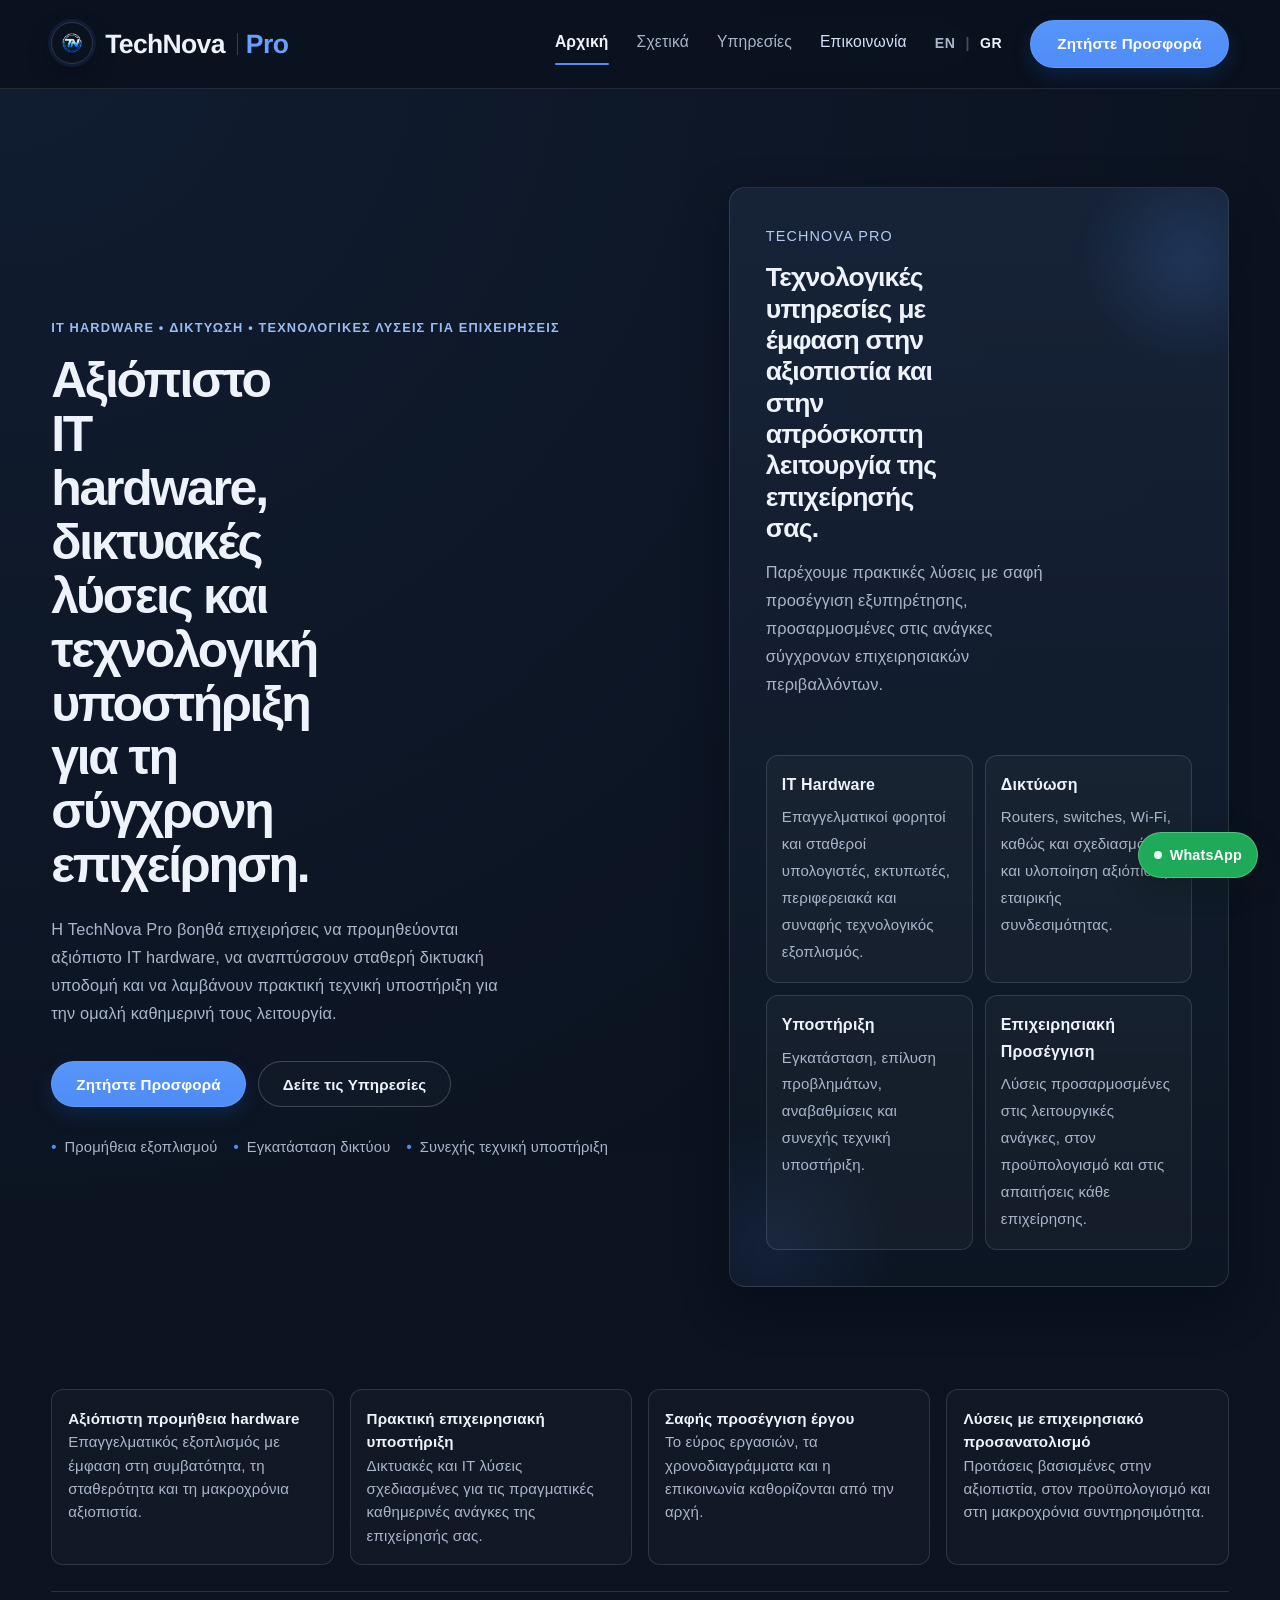
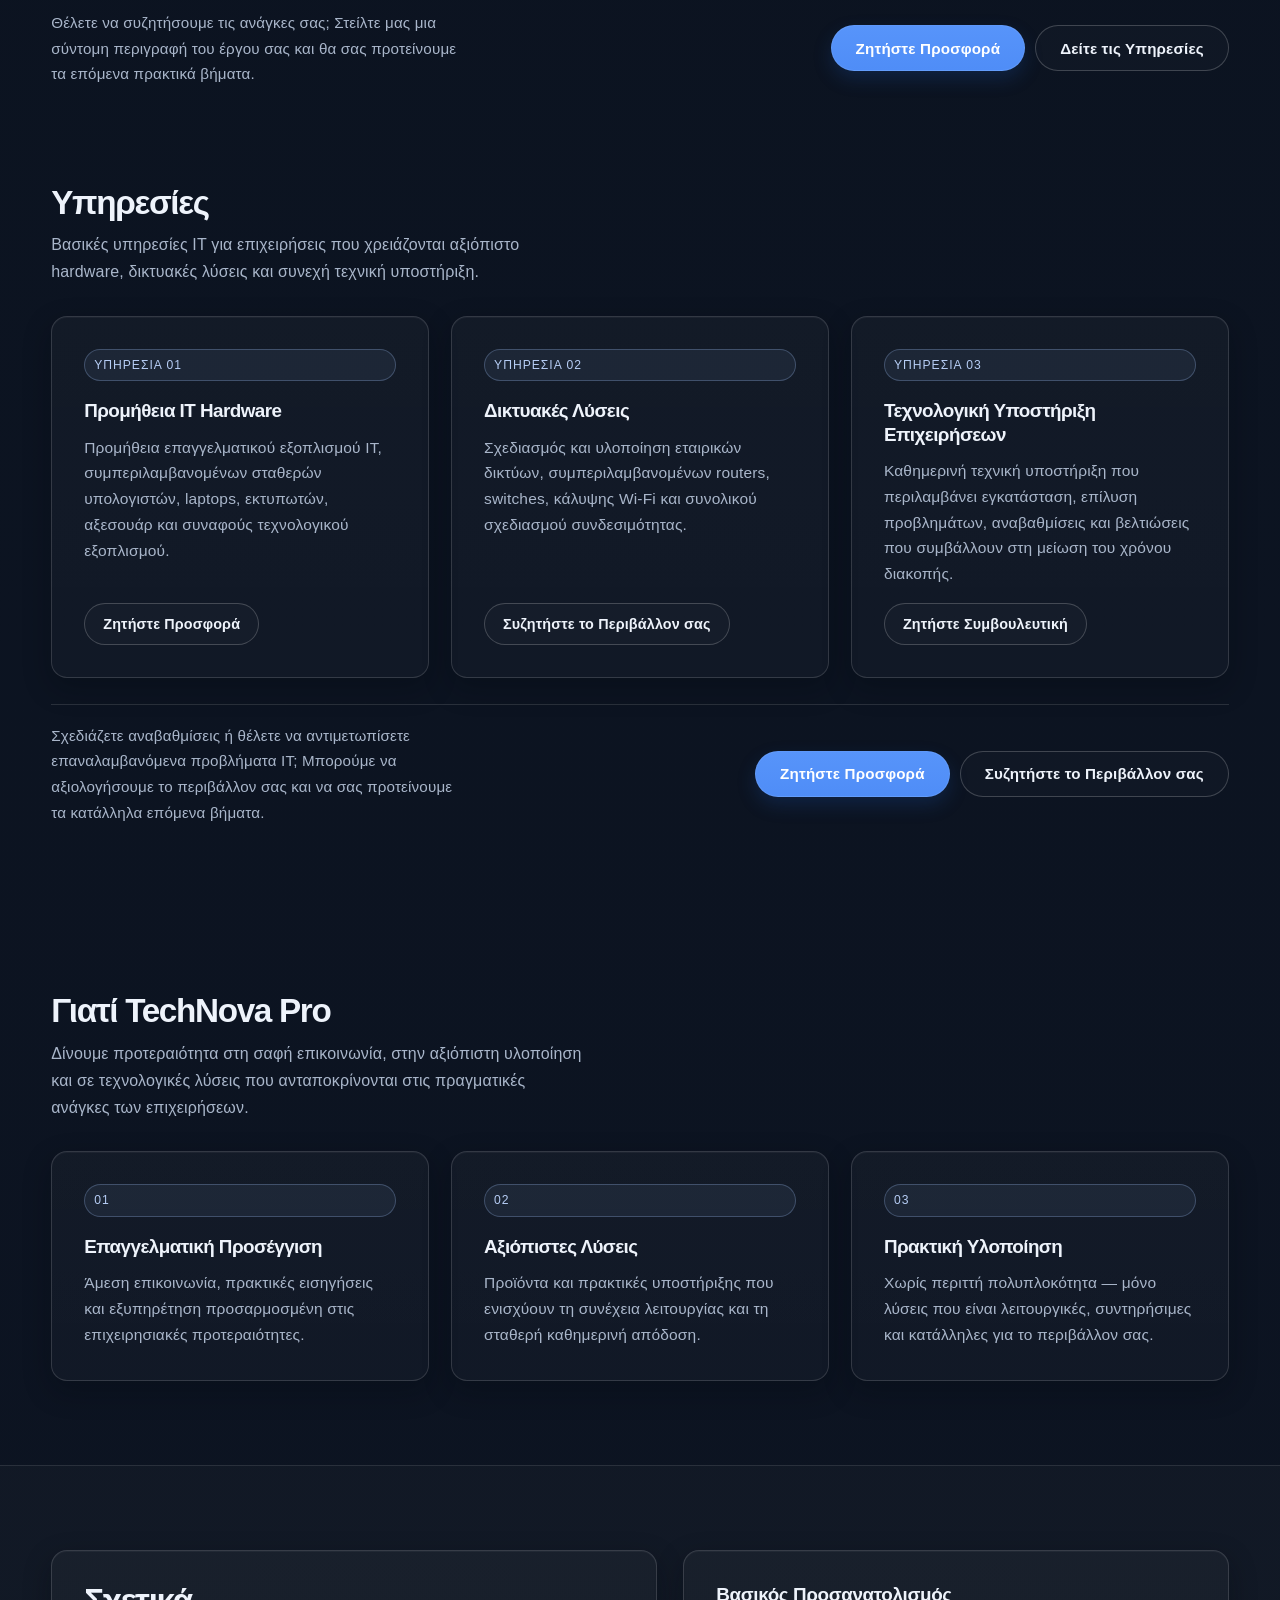
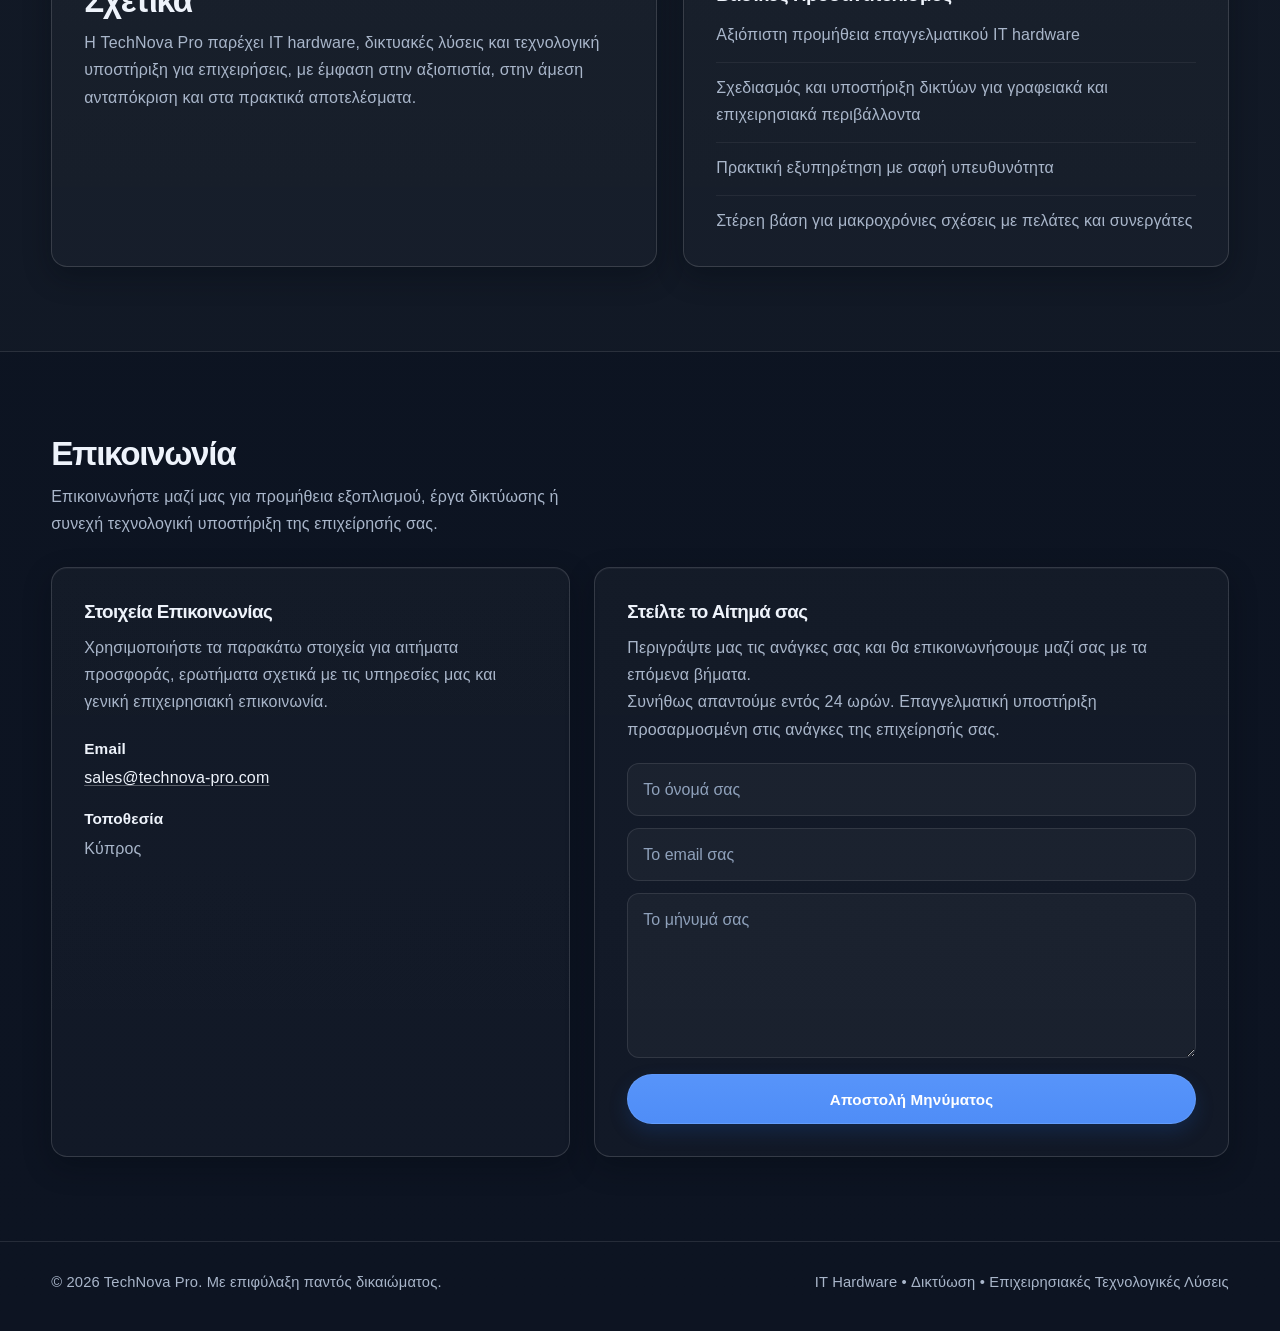
==== commit aa128e30: "Refresh Greek site copy and metadata" ====
--- a/gr/index.html
+++ b/gr/index.html
@@ -3,10 +3,10 @@
   <head>
     <meta charset="UTF-8" />
     <meta name="viewport" content="width=device-width, initial-scale=1.0" />
-    <title>Υποστήριξη IT, Δικτύωση & Λύσεις Hardware | TechNova Pro</title>
+    <title>IT Hardware • Δικτύωση • Τεχνολογικές Λύσεις για Επιχειρήσεις | TechNova Pro</title>
     <meta
       name="description"
-      content="Η TechNova Pro προσφέρει επαγγελματική υποστήριξη IT, προμήθεια hardware και αξιόπιστες δικτυακές λύσεις για την καθημερινή λειτουργία επιχειρήσεων."
+      content="Η TechNova Pro βοηθά επιχειρήσεις να προμηθεύονται αξιόπιστο IT hardware, να αναπτύσσουν σταθερή δικτυακή υποδομή και να λαμβάνουν πρακτική τεχνική υποστήριξη για την ομαλή καθημερινή τους λειτουργία."
     />
     <meta name="theme-color" content="#0d1422" />
     <link rel="canonical" href="https://technova-pro.com/gr/" />
@@ -15,19 +15,19 @@
     <link rel="icon" type="image/png" href="/favicon-32x32.png" />
     <link rel="manifest" href="/site.webmanifest" />
     <meta property="og:type" content="website" />
-    <meta property="og:title" content="Υποστήριξη IT, Δικτύωση & Λύσεις Hardware | TechNova Pro" />
+    <meta property="og:title" content="IT Hardware • Δικτύωση • Τεχνολογικές Λύσεις για Επιχειρήσεις | TechNova Pro" />
     <meta
       property="og:description"
-      content="Η TechNova Pro προσφέρει επαγγελματική υποστήριξη IT, προμήθεια hardware και αξιόπιστες δικτυακές λύσεις για την καθημερινή λειτουργία επιχειρήσεων."
+      content="Η TechNova Pro βοηθά επιχειρήσεις να προμηθεύονται αξιόπιστο IT hardware, να αναπτύσσουν σταθερή δικτυακή υποδομή και να λαμβάνουν πρακτική τεχνική υποστήριξη για την ομαλή καθημερινή τους λειτουργία."
     />
     <meta property="og:url" content="https://technova-pro.com/gr/" />
     <meta property="og:image" content="https://technova-pro.com/assets/logo-mark.png" />
     <meta property="og:site_name" content="TechNova Pro" />
     <meta name="twitter:card" content="summary" />
-    <meta name="twitter:title" content="Υποστήριξη IT, Δικτύωση & Λύσεις Hardware | TechNova Pro" />
+    <meta name="twitter:title" content="IT Hardware • Δικτύωση • Τεχνολογικές Λύσεις για Επιχειρήσεις | TechNova Pro" />
     <meta
       name="twitter:description"
-      content="Η TechNova Pro προσφέρει επαγγελματική υποστήριξη IT, προμήθεια hardware και αξιόπιστες δικτυακές λύσεις για την καθημερινή λειτουργία επιχειρήσεων."
+      content="Η TechNova Pro βοηθά επιχειρήσεις να προμηθεύονται αξιόπιστο IT hardware, να αναπτύσσουν σταθερή δικτυακή υποδομή και να λαμβάνουν πρακτική τεχνική υποστήριξη για την ομαλή καθημερινή τους λειτουργία."
     />
     <meta name="twitter:image" content="https://technova-pro.com/assets/logo-mark.png" />
     <script type="application/ld+json">
@@ -79,16 +79,13 @@
         <div class="container hero-grid">
           <div>
             <div class="hero-label">
-              IT Hardware &bull; Δικτύωση &bull; Επιχειρησιακή Υποστήριξη Τεχνολογίας
+              IT Hardware &bull; Δικτύωση &bull; Τεχνολογικές Λύσεις για Επιχειρήσεις
             </div>
             <h1>
-              Αξιόπιστη υποστήριξη IT, δικτυακές λύσεις και hardware για τη λειτουργία της επιχείρησής σας.
+              Αξιόπιστο IT hardware, δικτυακές λύσεις και τεχνολογική υποστήριξη για τη σύγχρονη επιχείρηση.
             </h1>
             <p>
-              Η TechNova Pro βοηθά επιχειρήσεις να προμηθεύονται αξιόπιστο IT
-              hardware, να αναπτύσσουν σταθερή δικτυακή υποδομή και να
-              λαμβάνουν πρακτική τεχνική υποστήριξη για τις καθημερινές τους
-              λειτουργίες.
+              Η TechNova Pro βοηθά επιχειρήσεις να προμηθεύονται αξιόπιστο IT hardware, να αναπτύσσουν σταθερή δικτυακή υποδομή και να λαμβάνουν πρακτική τεχνική υποστήριξη για την ομαλή καθημερινή τους λειτουργία.
             </p>
 
             <div class="hero-actions">
@@ -99,17 +96,16 @@
             <div class="hero-notes">
               <span>Προμήθεια εξοπλισμού</span>
               <span>Εγκατάσταση δικτύου</span>
-              <span>Συνεχής υποστήριξη IT</span>
+              <span>Συνεχής τεχνική υποστήριξη</span>
             </div>
           </div>
 
           <aside class="hero-panel">
             <div class="panel-top">
               <div class="panel-kicker">TechNova Pro</div>
-              <h3>Τεχνολογικές υπηρεσίες με έμφαση στην αξιοπιστία και τη συνέχεια λειτουργίας.</h3>
-              <p>
-                Παρέχουμε πρακτικές λύσεις με σαφή πρότυπα εξυπηρέτησης για
-                εμπορικά περιβάλλοντα και καθημερινές επιχειρησιακές ανάγκες.
+              <h3>Τεχνολογικές υπηρεσίες με έμφαση στην αξιοπιστία και στην απρόσκοπτη λειτουργία της επιχείρησής σας.</h3>
+              <p>
+                Παρέχουμε πρακτικές λύσεις με σαφή προσέγγιση εξυπηρέτησης, προσαρμοσμένες στις ανάγκες σύγχρονων επιχειρησιακών περιβαλλόντων.
               </p>
             </div>
 
@@ -118,29 +114,25 @@
                 <div class="mini-card">
                   <strong>IT Hardware</strong>
                   <span
-                    >Επαγγελματικοί φορητοί και σταθεροί υπολογιστές,
-                    εκτυπωτές, περιφερειακά και συναφής εξοπλισμός.</span
+                    >Επαγγελματικοί φορητοί και σταθεροί υπολογιστές, εκτυπωτές, περιφερειακά και συναφής τεχνολογικός εξοπλισμός.</span
                   >
                 </div>
                 <div class="mini-card">
                   <strong>Δικτύωση</strong>
                   <span
-                    >Routers, switches, Wi-Fi και σχεδιασμός και υλοποίηση
-                    εταιρικής συνδεσιμότητας.</span
+                    >Routers, switches, Wi-Fi, καθώς και σχεδιασμός και υλοποίηση αξιόπιστης εταιρικής συνδεσιμότητας.</span
                   >
                 </div>
                 <div class="mini-card">
                   <strong>Υποστήριξη</strong>
                   <span
-                    >Εγκατάσταση, αντιμετώπιση προβλημάτων, αναβαθμίσεις και
-                    συνεχής τεχνική υποστήριξη.</span
+                    >Εγκατάσταση, επίλυση προβλημάτων, αναβαθμίσεις και συνεχής τεχνική υποστήριξη.</span
                   >
                 </div>
                 <div class="mini-card">
                   <strong>Επιχειρησιακή Προσέγγιση</strong>
                   <span
-                    >Λύσεις προσαρμοσμένες στις λειτουργικές ανάγκες, στον
-                    προϋπολογισμό και στις απαιτήσεις εξυπηρέτησης.</span
+                    >Λύσεις προσαρμοσμένες στις λειτουργικές ανάγκες, στον προϋπολογισμό και στις απαιτήσεις κάθε επιχείρησης.</span
                   >
                 </div>
               </div>
@@ -155,15 +147,15 @@
           <div class="trust-grid">
             <div class="trust-item">
               <strong>Αξιόπιστη προμήθεια hardware</strong><br />
-              Επαγγελματικός εξοπλισμός με έμφαση στη συμβατότητα και τη σταθερή λειτουργία.
+              Επαγγελματικός εξοπλισμός με έμφαση στη συμβατότητα, τη σταθερότητα και τη μακροχρόνια αξιοπιστία.
             </div>
             <div class="trust-item">
               <strong>Πρακτική επιχειρησιακή υποστήριξη</strong><br />
-              Δικτυακές και IT λύσεις προσαρμοσμένες στις καθημερινές ανάγκες της επιχείρησης.
+              Δικτυακές και IT λύσεις σχεδιασμένες για τις πραγματικές καθημερινές ανάγκες της επιχείρησής σας.
             </div>
             <div class="trust-item">
               <strong>Σαφής προσέγγιση έργου</strong><br />
-              Το εύρος, τα χρονοδιαγράμματα και η επικοινωνία ορίζονται από την αρχή.
+              Το εύρος εργασιών, τα χρονοδιαγράμματα και η επικοινωνία καθορίζονται από την αρχή.
             </div>
             <div class="trust-item">
               <strong>Λύσεις με επιχειρησιακό προσανατολισμό</strong><br />
@@ -172,8 +164,7 @@
           </div>
           <div class="section-cta">
             <p>
-              Θέλετε να συζητήσουμε τις ανάγκες σας; Στείλτε μας το πλαίσιο του
-              έργου σας και θα σας προτείνουμε τα επόμενα πρακτικά βήματα.
+              Θέλετε να συζητήσουμε τις ανάγκες σας; Στείλτε μας μια σύντομη περιγραφή του έργου σας και θα σας προτείνουμε τα επόμενα πρακτικά βήματα.
             </p>
             <div class="section-cta-actions">
               <a href="#contact" class="btn">Ζητήστε Προσφορά</a>
@@ -200,9 +191,7 @@
               <div class="card-tag">Υπηρεσία 01</div>
               <h3>Προμήθεια IT Hardware</h3>
               <p>
-                Προμήθεια και διάθεση επαγγελματικού εξοπλισμού IT,
-                συμπεριλαμβανομένων σταθερών υπολογιστών, laptops,
-                εκτυπωτών, αξεσουάρ και συναφούς τεχνολογικού εξοπλισμού.
+                Προμήθεια επαγγελματικού εξοπλισμού IT, συμπεριλαμβανομένων σταθερών υπολογιστών, laptops, εκτυπωτών, αξεσουάρ και συναφούς τεχνολογικού εξοπλισμού.
               </p>
               <div class="card-cta">
                 <a href="#contact" class="btn-outline">Ζητήστε Προσφορά</a>
@@ -213,9 +202,7 @@
               <div class="card-tag">Υπηρεσία 02</div>
               <h3>Δικτυακές Λύσεις</h3>
               <p>
-                Υποστήριξη στον σχεδιασμό και την υλοποίηση εταιρικών δικτύων,
-                συμπεριλαμβανομένων routers, switches, κάλυψης Wi-Fi και
-                σχεδιασμού συνδεσιμότητας.
+                Σχεδιασμός και υλοποίηση εταιρικών δικτύων, συμπεριλαμβανομένων routers, switches, κάλυψης Wi-Fi και συνολικού σχεδιασμού συνδεσιμότητας.
               </p>
               <div class="card-cta">
                 <a href="contact.html" class="btn-outline">Συζητήστε το Περιβάλλον σας</a>
@@ -224,11 +211,9 @@
 
             <article class="card">
               <div class="card-tag">Υπηρεσία 03</div>
-              <h3>Επιχειρησιακή Υποστήριξη Τεχνολογίας</h3>
-              <p>
-                Καθημερινή τεχνική υποστήριξη που περιλαμβάνει εγκατάσταση,
-                αντιμετώπιση προβλημάτων, αναβαθμίσεις και βελτιώσεις που
-                μειώνουν τον χρόνο διακοπής.
+              <h3>Τεχνολογική Υποστήριξη Επιχειρήσεων</h3>
+              <p>
+                Καθημερινή τεχνική υποστήριξη που περιλαμβάνει εγκατάσταση, επίλυση προβλημάτων, αναβαθμίσεις και βελτιώσεις που συμβάλλουν στη μείωση του χρόνου διακοπής.
               </p>
               <div class="card-cta">
                 <a href="contact.html" class="btn-outline">Ζητήστε Συμβουλευτική</a>
@@ -238,9 +223,7 @@
 
           <div class="section-cta">
             <p>
-              Σχεδιάζετε αναβαθμίσεις ή θέλετε να λύσετε επαναλαμβανόμενα
-              προβλήματα IT; Μπορούμε να αξιολογήσουμε το περιβάλλον σας και
-              να προτείνουμε τα κατάλληλα επόμενα βήματα.
+              Σχεδιάζετε αναβαθμίσεις ή θέλετε να αντιμετωπίσετε επαναλαμβανόμενα προβλήματα IT; Μπορούμε να αξιολογήσουμε το περιβάλλον σας και να σας προτείνουμε τα κατάλληλα επόμενα βήματα.
             </p>
             <div class="section-cta-actions">
               <a href="#contact" class="btn">Ζητήστε Προσφορά</a>
@@ -256,9 +239,7 @@
             <div>
               <h2>Γιατί TechNova Pro</h2>
               <p>
-                Δίνουμε προτεραιότητα στη σαφή επικοινωνία, στην αξιόπιστη
-                παράδοση και σε τεχνολογικές λύσεις που λειτουργούν σε πραγματικά
-                επιχειρησιακά περιβάλλοντα.
+                Δίνουμε προτεραιότητα στη σαφή επικοινωνία, στην αξιόπιστη υλοποίηση και σε τεχνολογικές λύσεις που ανταποκρίνονται στις πραγματικές ανάγκες των επιχειρήσεων.
               </p>
             </div>
           </div>
@@ -277,8 +258,7 @@
               <div class="card-tag">02</div>
               <h3>Αξιόπιστες Λύσεις</h3>
               <p>
-                Προϊόντα και πρακτικές υποστήριξης που προστατεύουν τη
-                συνέχεια λειτουργίας και την καθημερινή απόδοση.
+                Προϊόντα και πρακτικές υποστήριξης που ενισχύουν τη συνέχεια λειτουργίας και τη σταθερή καθημερινή απόδοση.
               </p>
             </article>
 
@@ -286,8 +266,7 @@
               <div class="card-tag">03</div>
               <h3>Πρακτική Υλοποίηση</h3>
               <p>
-                Χωρίς περιττή πολυπλοκότητα, μόνο λύσεις που είναι
-                συντηρήσιμες και κατάλληλες για το περιβάλλον σας.
+                Χωρίς περιττή πολυπλοκότητα — μόνο λύσεις που είναι λειτουργικές, συντηρήσιμες και κατάλληλες για το περιβάλλον σας.
               </p>
             </article>
           </div>
@@ -300,10 +279,7 @@
             <div class="section-head block">
               <h2>Σχετικά</h2>
               <p>
-                Η TechNova Pro παρέχει IT hardware, δικτυακές λύσεις και
-                επιχειρησιακή τεχνολογική υποστήριξη με έμφαση στην
-                αξιοπιστία, στην άμεση ανταπόκριση και στα πρακτικά
-                αποτελέσματα.
+                Η TechNova Pro παρέχει IT hardware, δικτυακές λύσεις και τεχνολογική υποστήριξη για επιχειρήσεις, με έμφαση στην αξιοπιστία, στην άμεση ανταπόκριση και στα πρακτικά αποτελέσματα.
               </p>
             </div>
           </div>
@@ -312,9 +288,9 @@
             <h3 class="panel-title">Βασικός Προσανατολισμός</h3>
             <ul class="about-list">
               <li>Αξιόπιστη προμήθεια επαγγελματικού IT hardware</li>
-              <li>Σχεδιασμός και υποστήριξη δικτύων για γραφειακά περιβάλλοντα</li>
+              <li>Σχεδιασμός και υποστήριξη δικτύων για γραφειακά και επιχειρησιακά περιβάλλοντα</li>
               <li>Πρακτική εξυπηρέτηση με σαφή υπευθυνότητα</li>
-              <li>Στέρεη βάση για μακροχρόνιες σχέσεις με πελάτες</li>
+              <li>Στέρεη βάση για μακροχρόνιες σχέσεις με πελάτες και συνεργάτες</li>
             </ul>
           </div>
         </div>
@@ -326,8 +302,7 @@
             <div>
               <h2>Επικοινωνία</h2>
               <p>
-                Επικοινωνήστε μαζί μας για προμήθεια εξοπλισμού, έργα
-                δικτύωσης ή συνεχή επιχειρησιακή τεχνολογική υποστήριξη.
+                Επικοινωνήστε μαζί μας για προμήθεια εξοπλισμού, έργα δικτύωσης ή συνεχή τεχνολογική υποστήριξη της επιχείρησής σας.
               </p>
             </div>
           </div>
@@ -336,8 +311,7 @@
             <div class="contact-card">
               <h3 class="panel-title">Στοιχεία Επικοινωνίας</h3>
               <p class="text-muted">
-                Χρησιμοποιήστε τα παρακάτω στοιχεία για αιτήματα προσφοράς,
-                ερωτήματα υπηρεσιών και επιχειρησιακή επικοινωνία.
+                Χρησιμοποιήστε τα παρακάτω στοιχεία για αιτήματα προσφοράς, ερωτήματα σχετικά με τις υπηρεσίες μας και γενική επιχειρησιακή επικοινωνία.
               </p>
 
               <div class="contact-block">
@@ -359,12 +333,10 @@
             <div class="form-card">
               <h3 class="panel-title">Στείλτε το Αίτημά σας</h3>
               <p class="text-muted">
-                Περιγράψτε μας τις ανάγκες σας και θα επικοινωνήσουμε μαζί σας
-                με τα επόμενα βήματα.
+                Περιγράψτε μας τις ανάγκες σας και θα επικοινωνήσουμε μαζί σας με τα επόμενα βήματα.
               </p>
               <p class="text-muted">
-                Συνήθως απαντούμε εντός 24 ωρών. Επαγγελματική υποστήριξη
-                προσαρμοσμένη στην επιχείρησή σας.
+                Συνήθως απαντούμε εντός 24 ωρών. Επαγγελματική υποστήριξη προσαρμοσμένη στις ανάγκες της επιχείρησής σας.
               </p>
 
               <form
